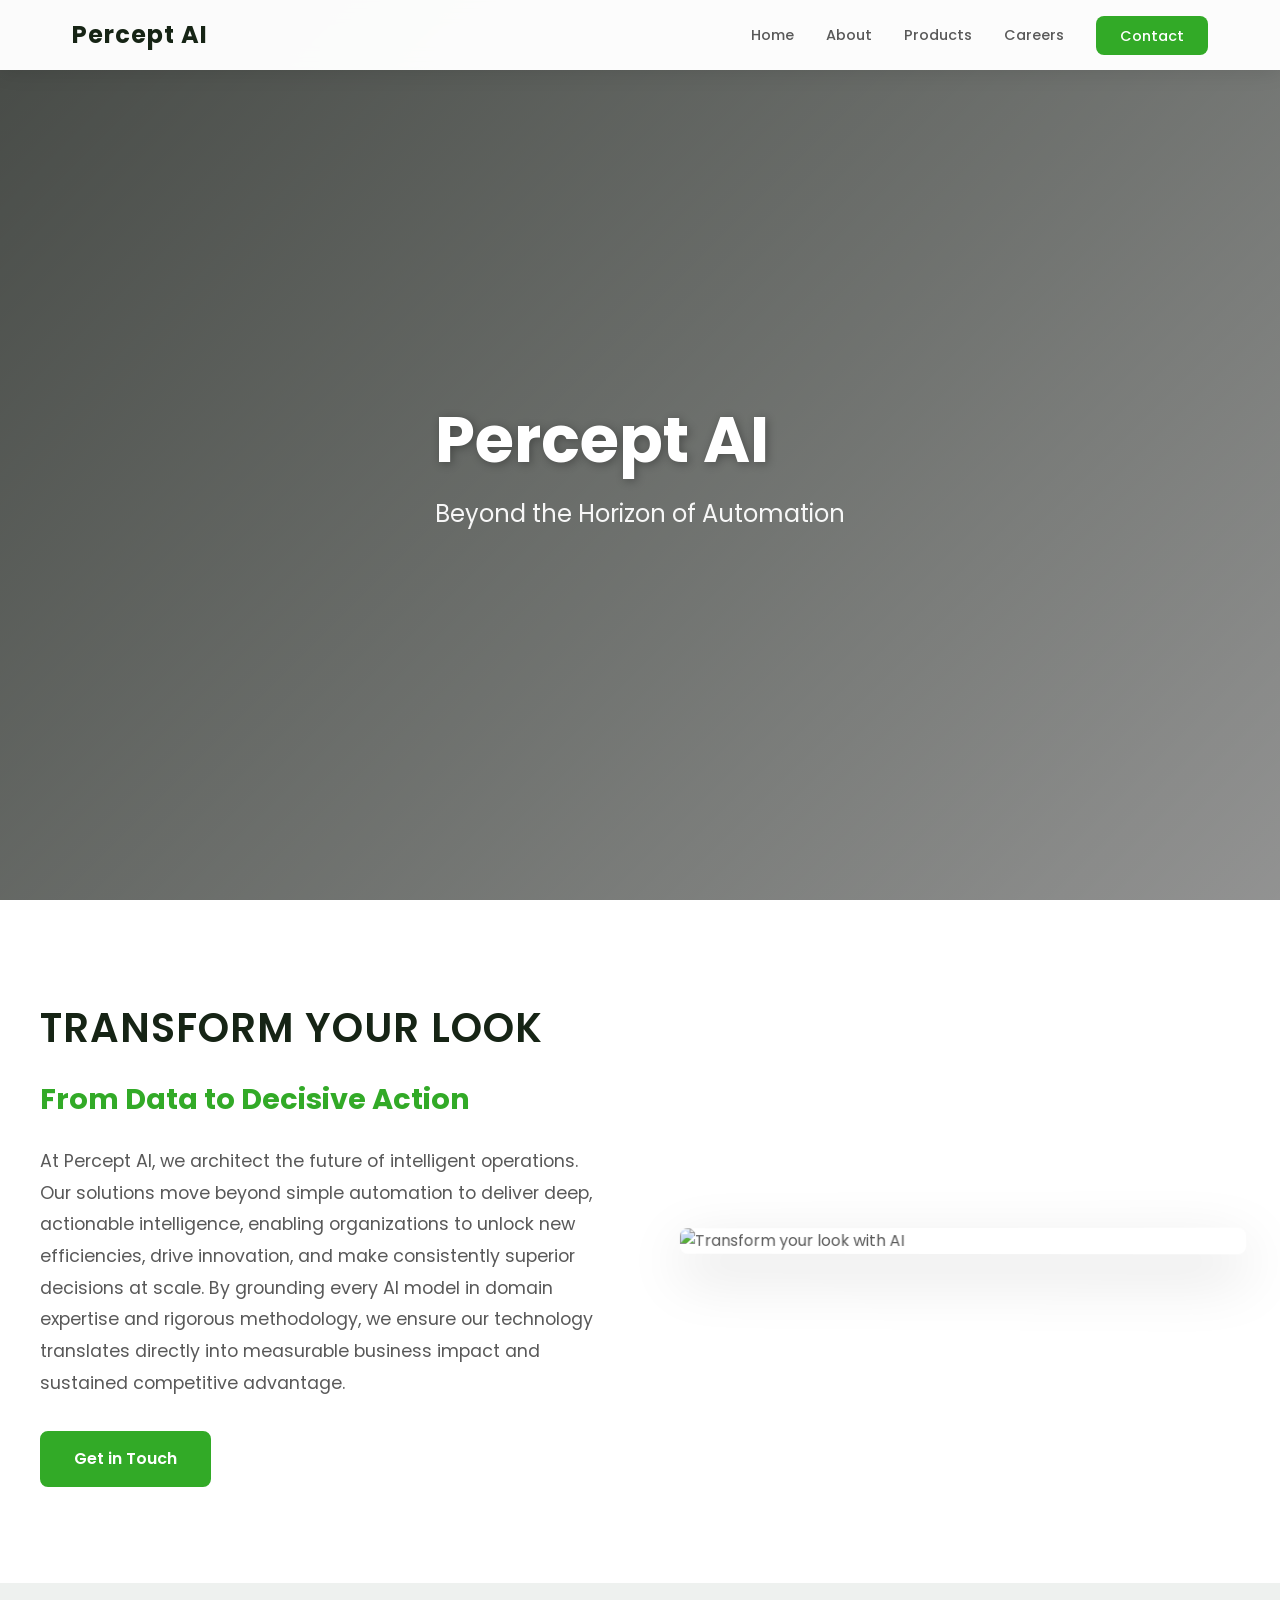
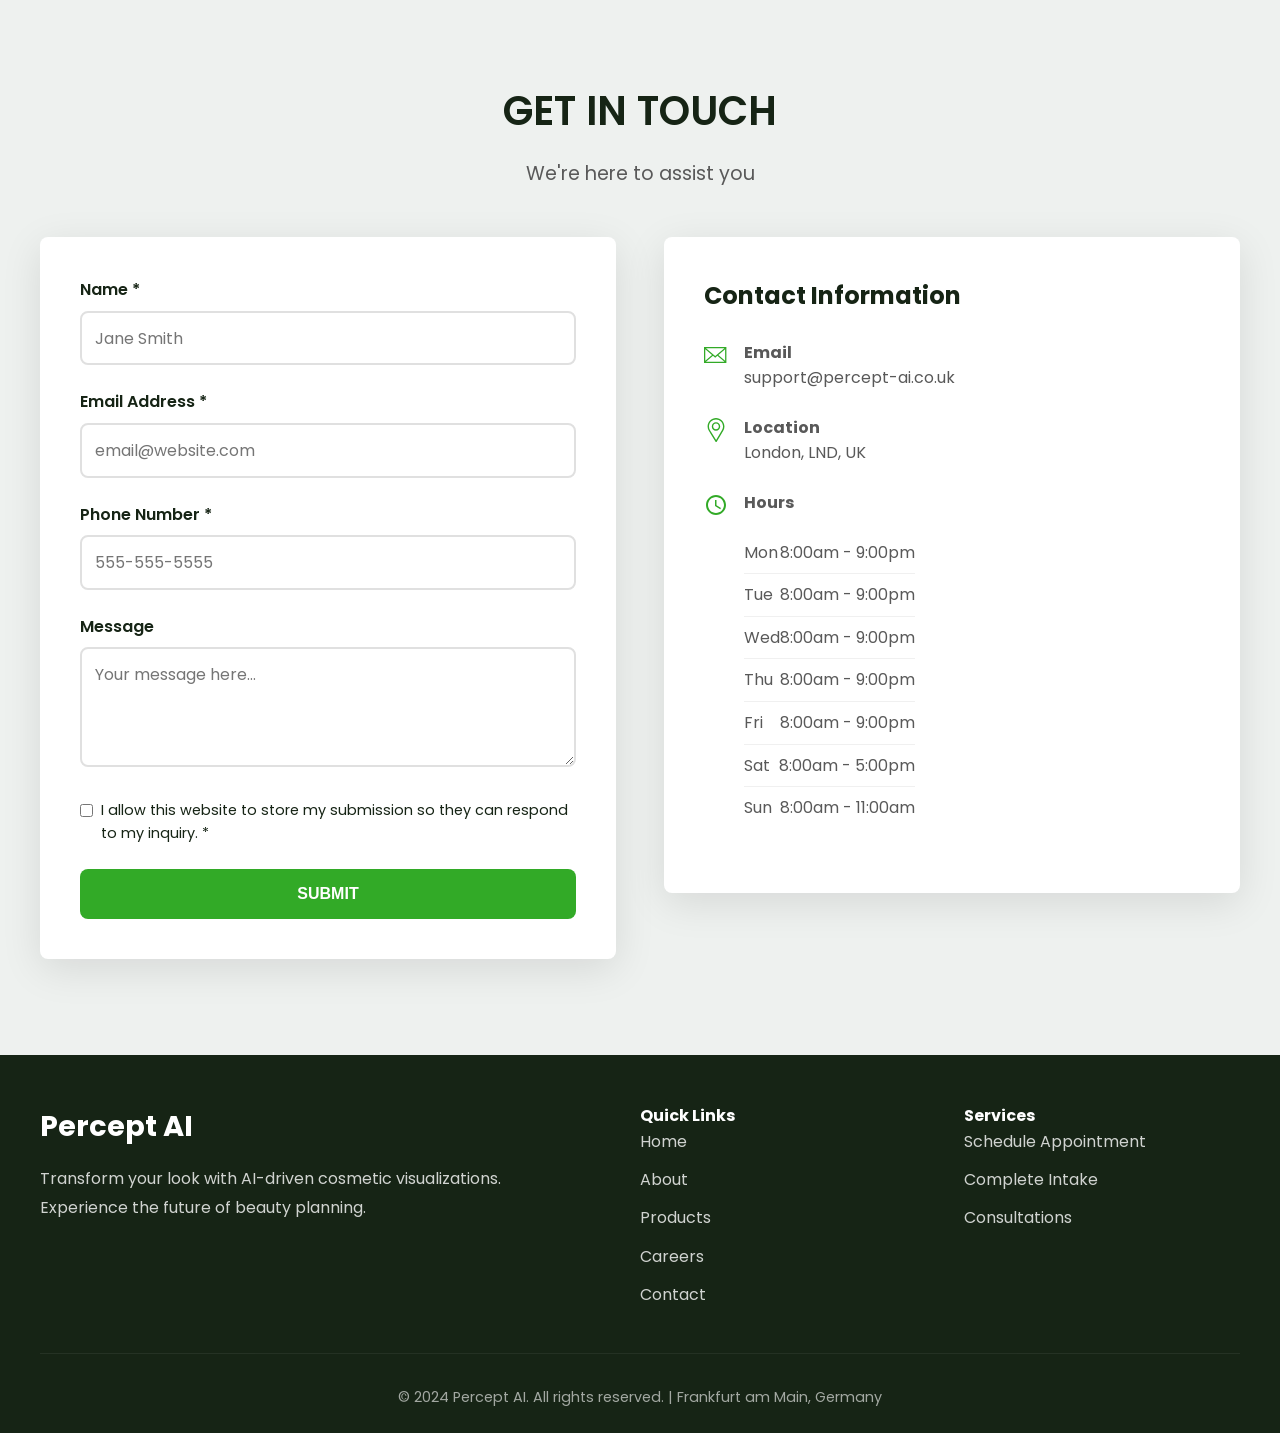
==== index.html @ 2956df27 "Update index.html" ====
<!DOCTYPE html>
<html lang="en">
<head>
    <meta charset="UTF-8">
    <meta name="viewport" content="width=device-width, initial-scale=1.0">
    <meta name="description" content="Percept AI - Transform your look with AI-driven cosmetic visualizations">
    <title>Percept AI | AI-Driven Solution for you real-world Problem </title>
    
    <!-- Fonts -->
    <link rel="preconnect" href="https://fonts.googleapis.com">
    <link rel="preconnect" href="https://fonts.gstatic.com" crossorigin>
    <link href="https://fonts.googleapis.com/css2?family=Poppins:wght@400;500;600;700&display=swap" rel="stylesheet">
    
    <style>
        * {
            margin: 0;
            padding: 0;
            box-sizing: border-box;
        }

        :root {
            --primary: #32aa27;
            --primary-dark: #26801d;
            --primary-light: #41d034;
            --dark: #162415;
            --light: #fff;
            --accent: #eef1ef;
            --text-dark: #595959;
            --danger: #ec6366;
            --spacing: 20px;
            --radius: 8px;
            --transition: all 0.3s ease;
        }

        body {
            font-family: 'Poppins', sans-serif;
            line-height: 1.6;
            color: var(--text-dark);
            overflow-x: hidden;
        }

        /* Navigation */
        nav {
            position: fixed;
            top: 0;
            left: 0;
            right: 0;
            background: rgba(255, 255, 255, 0.98);
            backdrop-filter: blur(10px);
            box-shadow: 0 2px 20px rgba(0,0,0,0.1);
            z-index: 1000;
            transition: var(--transition);
        }

        nav.scrolled {
            box-shadow: 0 4px 30px rgba(0,0,0,0.15);
        }

        .nav-container {
            max-width: 1200px;
            margin: 0 auto;
            padding: 1rem 2rem;
            display: flex;
            justify-content: space-between;
            align-items: center;
        }

        .logo {
            font-size: 1.5rem;
            font-weight: 700;
            color: var(--dark);
            text-decoration: none;
            letter-spacing: 1px;
        }

        .nav-links {
            display: flex;
            gap: 2rem;
            align-items: center;
            list-style: none;
        }

        .nav-links a {
            color: var(--text-dark);
            text-decoration: none;
            font-weight: 500;
            font-size: 0.9rem;
            text-transform: capitalize;
            transition: var(--transition);
            position: relative;
        }

        .nav-links a::after {
            content: '';
            position: absolute;
            bottom: -5px;
            left: 0;
            width: 0;
            height: 2px;
            background: var(--primary);
            transition: width 0.3s ease;
        }

        .nav-links a:hover::after {
            width: 100%;
        }

        .nav-cta {
            background: var(--primary);
            color: white !important;
            padding: 0.6rem 1.5rem;
            border-radius: var(--radius);
            transition: var(--transition);
        }

        .nav-cta::after {
            display: none;
        }

        .nav-cta:hover {
            background: var(--primary-dark);
            transform: translateY(-2px);
            box-shadow: 0 5px 15px rgba(50, 170, 39, 0.3);
        }

        .mobile-menu {
            display: none;
            flex-direction: column;
            gap: 5px;
            cursor: pointer;
        }

        .mobile-menu span {
            width: 25px;
            height: 3px;
            background: var(--dark);
            border-radius: 3px;
            transition: var(--transition);
        }

        /* Hero Section */
        .hero {
            min-height: 100vh;
            display: flex;
            align-items: center;
            justify-content: center;
            background: linear-gradient(135deg, rgba(50, 170, 39, 0.1) 0%, rgba(22, 36, 21, 0.05) 100%),
                        url('https://raw.githubusercontent.com/NeuralNerd-hsnpr/Percept-ai-website/main/Images/main-cover.png') center/cover no-repeat;
            position: relative;
            padding: 100px 2rem 2rem;
            overflow: hidden;
        }

        .hero::before {
            content: '';
            position: absolute;
            top: 0;
            left: 0;
            right: 0;
            bottom: 0;
            background: linear-gradient(135deg, rgba(0,0,0,0.7) 0%, rgba(0,0,0,0.4) 100%);
        }

        .hero-content {
            position: relative;
            z-index: 1;
            max-width: 800px;
            text-align: left;
            color: white;
            animation: fadeInUp 1s ease;
        }

        .hero h1 {
            font-size: clamp(2.5rem, 6vw, 4rem);
            font-weight: 700;
            margin-bottom: 1rem;
            line-height: 1.2;
            text-shadow: 2px 2px 10px rgba(0,0,0,0.3);
        }

        .hero p {
            font-size: clamp(1.1rem, 2vw, 1.5rem);
            margin-bottom: 2rem;
            opacity: 0.95;
            line-height: 1.6;
        }

        /* About Section */
        .about {
            padding: 6rem 2rem;
            background: white;
        }

        .about-container {
            max-width: 1200px;
            margin: 0 auto;
            display: grid;
            grid-template-columns: 1fr 1fr;
            gap: 4rem;
            align-items: center;
        }

        .about-content h2 {
            font-size: 2.5rem;
            color: var(--dark);
            margin-bottom: 1rem;
            text-transform: uppercase;
            font-weight: 600;
            letter-spacing: 1px;
        }

        .about-content h3 {
            font-size: 1.8rem;
            color: var(--primary);
            margin-bottom: 1.5rem;
        }

        .about-content p {
            font-size: 1.1rem;
            line-height: 1.8;
            margin-bottom: 2rem;
        }

        .about-image {
            position: relative;
            border-radius: var(--radius);
            overflow: hidden;
            box-shadow: 0 20px 60px rgba(0,0,0,0.15);
            transform: perspective(1000px) rotateY(-5deg);
            transition: var(--transition);
        }

        .about-image:hover {
            transform: perspective(1000px) rotateY(0deg) scale(1.02);
        }

        .about-image img {
            width: 100%;
            height: auto;
            display: block;
        }

        /* Contact Section */
        .contact {
            padding: 6rem 2rem;
            background: var(--accent);
        }

        .contact-container {
            max-width: 1200px;
            margin: 0 auto;
        }

        .contact h2 {
            font-size: 2.5rem;
            text-align: center;
            color: var(--dark);
            margin-bottom: 1rem;
            text-transform: uppercase;
            font-weight: 600;
        }

        .contact-subtitle {
            text-align: center;
            font-size: 1.2rem;
            color: var(--text-dark);
            margin-bottom: 3rem;
        }

        .contact-grid {
            display: grid;
            grid-template-columns: 1fr 1fr;
            gap: 3rem;
            align-items: start;
        }

        /* Form Styles */
        .contact-form {
            background: white;
            padding: 2.5rem;
            border-radius: var(--radius);
            box-shadow: 0 10px 40px rgba(0,0,0,0.1);
        }

        .form-group {
            margin-bottom: 1.5rem;
        }

        .form-group label {
            display: block;
            margin-bottom: 0.5rem;
            font-weight: 600;
            color: var(--dark);
        }

        .form-group input,
        .form-group textarea {
            width: 100%;
            padding: 0.8rem;
            border: 2px solid #e0e0e0;
            border-radius: var(--radius);
            font-family: inherit;
            font-size: 1rem;
            transition: var(--transition);
        }

        .form-group input:focus,
        .form-group textarea:focus {
            outline: none;
            border-color: var(--primary);
            box-shadow: 0 0 0 3px rgba(50, 170, 39, 0.1);
        }

        .form-group textarea {
            resize: vertical;
            min-height: 120px;
        }

        .checkbox-group {
            display: flex;
            align-items: flex-start;
            gap: 0.5rem;
        }

        .checkbox-group input[type="checkbox"] {
            width: auto;
            margin-top: 0.3rem;
        }

        .checkbox-group label {
            margin-bottom: 0;
            font-weight: 400;
            font-size: 0.9rem;
        }

        .btn-submit {
            width: 100%;
            padding: 1rem;
            background: var(--primary);
            color: white;
            border: none;
            border-radius: var(--radius);
            font-size: 1rem;
            font-weight: 600;
            text-transform: uppercase;
            cursor: pointer;
            transition: var(--transition);
        }

        .btn-submit:hover {
            background: var(--primary-dark);
            transform: translateY(-2px);
            box-shadow: 0 5px 20px rgba(50, 170, 39, 0.3);
        }

        /* Contact Info */
        .contact-info {
            background: white;
            padding: 2.5rem;
            border-radius: var(--radius);
            box-shadow: 0 10px 40px rgba(0,0,0,0.1);
        }

        .contact-info h3 {
            font-size: 1.5rem;
            color: var(--dark);
            margin-bottom: 1.5rem;
        }

        .info-item {
            display: flex;
            align-items: flex-start;
            gap: 1rem;
            margin-bottom: 1.5rem;
        }

        .info-item svg {
            width: 24px;
            height: 24px;
            fill: var(--primary);
            flex-shrink: 0;
            margin-top: 0.2rem;
        }

        .info-item a {
            color: var(--text-dark);
            text-decoration: none;
            transition: var(--transition);
        }

        .info-item a:hover {
            color: var(--primary);
        }

        .hours-list {
            list-style: none;
            margin-top: 1rem;
        }

        .hours-list li {
            display: flex;
            justify-content: space-between;
            padding: 0.5rem 0;
            border-bottom: 1px solid #f0f0f0;
        }

        .hours-list li:last-child {
            border-bottom: none;
        }

        /* Footer */
        footer {
            background: var(--dark);
            color: white;
            padding: 3rem 2rem 1.5rem;
        }

        .footer-container {
            max-width: 1200px;
            margin: 0 auto;
        }

        .footer-content {
            display: grid;
            grid-template-columns: 2fr 1fr 1fr;
            gap: 3rem;
            margin-bottom: 2rem;
        }

        .footer-content h3 {
            font-size: 1.8rem;
            margin-bottom: 1rem;
        }

        .footer-content p {
            opacity: 0.8;
            line-height: 1.8;
        }

        .footer-links {
            list-style: none;
        }

        .footer-links li {
            margin-bottom: 0.8rem;
        }

        .footer-links a {
            color: rgba(255,255,255,0.8);
            text-decoration: none;
            transition: var(--transition);
        }

        .footer-links a:hover {
            color: var(--primary-light);
            padding-left: 5px;
        }

        .footer-bottom {
            text-align: center;
            padding-top: 2rem;
            border-top: 1px solid rgba(255,255,255,0.1);
            opacity: 0.6;
            font-size: 0.9rem;
        }

        /* Animations */
        @keyframes fadeInUp {
            from {
                opacity: 0;
                transform: translateY(30px);
            }
            to {
                opacity: 1;
                transform: translateY(0);
            }
        }

        /* Responsive */
        @media (max-width: 768px) {
            .nav-links {
                position: fixed;
                top: 70px;
                left: -100%;
                width: 100%;
                height: calc(100vh - 70px);
                background: white;
                flex-direction: column;
                padding: 2rem;
                transition: left 0.3s ease;
                box-shadow: 0 5px 20px rgba(0,0,0,0.1);
            }

            .nav-links.active {
                left: 0;
            }

            .mobile-menu {
                display: flex;
            }

            .about-container,
            .contact-grid,
            .footer-content {
                grid-template-columns: 1fr;
                gap: 2rem;
            }

            .about-image {
                transform: none;
            }

            .hero {
                padding: 120px 1.5rem 2rem;
            }

            .hero-content {
                text-align: center;
            }

            .contact-form,
            .contact-info {
                padding: 2rem;
            }
        }

        /* Button Component */
        .btn {
            display: inline-block;
            padding: 0.8rem 2rem;
            background: var(--primary);
            color: white;
            text-decoration: none;
            border-radius: var(--radius);
            font-weight: 600;
            transition: var(--transition);
            border: 2px solid var(--primary);
        }

        .btn:hover {
            background: var(--primary-dark);
            transform: translateY(-2px);
            box-shadow: 0 5px 20px rgba(50, 170, 39, 0.3);
        }

        .btn-outline {
            background: transparent;
            color: white;
            border: 2px solid white;
        }

        .btn-outline:hover {
            background: white;
            color: var(--primary);
            border-color: white;
        }
    </style>
    <!-- Google Analytics -->
<script async src="https://www.googletagmanager.com/gtag/js?id=YOUR-GA-ID"></script>
<script>
  window.dataLayer = window.dataLayer || [];
  function gtag(){dataLayer.push(arguments);}
  gtag('js', new Date());
  gtag('config', 'YOUR-GA-ID');
</script>
</head>
<body>
    <!-- Navigation -->
    <nav id="navbar">
        <div class="nav-container">
            <a href="index.html" class="logo">Percept AI</a>
            <ul class="nav-links" id="navLinks">
                <li><a href="index.html">Home</a></li>
                <li><a href="index.html#about">About</a></li>
                <li><a href="products.html">Products</a></li>
                <li><a href="careers.html">Careers</a></li>
                <li><a href="index.html#contact" class="nav-cta">Contact</a></li>
            </ul>
            <div class="mobile-menu" id="mobileMenu">
                <span></span>
                <span></span>
                <span></span>
            </div>
        </div>
    </nav>

    <!-- Hero Section -->
    <section id="home" class="hero">
        <div class="hero-content">
            <h1>Percept AI</h1>
            <p>Beyond the Horizon of Automation</p>
        </div>
    </section>

    <!-- About Section -->
    <section id="about" class="about">
        <div class="about-container">
            <div class="about-content">
                <h2>Transform Your Look</h2>
                <h3>From Data to Decisive Action</h3> 
                <p>At Percept AI, we architect the future of intelligent operations. Our solutions move beyond simple automation to deliver deep, actionable intelligence, enabling organizations to unlock new efficiencies, drive innovation, and make consistently superior decisions at scale. By grounding every AI model in domain expertise and rigorous methodology, we ensure our technology translates directly into measurable business impact and sustained competitive advantage.</p>
                <a href="index.html#contact" class="btn">Get in Touch</a>
            </div>
            <div class="about-image">
                <img src="https://raw.githubusercontent.com/NeuralNerd-hsnpr/Percept-ai-website/main/Images/about.png" alt="Transform your look with AI">
            </div>
        </div>
    </section>

    <!-- Contact Section -->
    <section id="contact" class="contact">
        <div class="contact-container">
            <h2>Get in Touch</h2>
            <p class="contact-subtitle">We're here to assist you</p>
            
            <div class="contact-grid">
                <!-- Contact Form -->
                <div class="contact-form">
                    <form id="contactForm">
                        <div class="form-group">
                            <label for="name">Name *</label>
                            <input type="text" id="name" name="name" placeholder="Jane Smith" required>
                        </div>
                        
                        <div class="form-group">
                            <label for="email">Email Address *</label>
                            <input type="email" id="email" name="email" placeholder="email@website.com" required>
                        </div>
                        
                        <div class="form-group">
                            <label for="phone">Phone Number *</label>
                            <input type="tel" id="phone" name="phone" placeholder="555-555-5555" required>
                        </div>
                        
                        <div class="form-group">
                            <label for="message">Message</label>
                            <textarea id="message" name="message" placeholder="Your message here..."></textarea>
                        </div>
                        
                        <div class="form-group checkbox-group">
                            <input type="checkbox" id="consent" name="consent" required>
                            <label for="consent">I allow this website to store my submission so they can respond to my inquiry. *</label>
                        </div>
                        
                        <button type="submit" class="btn-submit">Submit</button>
                    </form>
                </div>

                <!-- Contact Info -->
                <div class="contact-info">
                    <h3>Contact Information</h3>
                    
                    <div class="info-item">
                        <svg viewBox="0 0 12 8" xmlns="http://www.w3.org/2000/svg">
                            <path d="M0 8h11.2V0H0v8zm5.6-2.673l1.095-.914 3.522 2.947H.983l3.522-2.947 1.095.914zm1.594-1.33l3.366-2.81v5.626L7.194 3.996zM5.6 4.492L.985.64h9.23L5.6 4.493zm-1.594-.497L.64 6.813V1.186l3.366 2.81z"/>
                        </svg>
                        <div>
                            <strong>Email</strong><br>
                            <a href="mailto:support@percept-ai.co.uk">support@percept-ai.co.uk</a>
                        </div>
                    </div>

                    <div class="info-item">
                        <svg viewBox="0 0 512 512" xmlns="http://www.w3.org/2000/svg">
                            <path d="M256 0C156.748 0 76 80.748 76 180c0 33.534 9.289 66.26 26.869 94.652l142.885 230.257A15 15 0 00258.499 512h.119a14.997 14.997 0 0012.75-7.292L410.611 272.22C427.221 244.428 436 212.539 436 180 436 80.748 355.252 0 256 0zm128.866 256.818L258.272 468.186l-129.905-209.34C113.734 235.214 105.8 207.95 105.8 180c0-82.71 67.49-150.2 150.2-150.2S406.1 97.29 406.1 180c0 27.121-7.411 53.688-21.234 76.818z"/>
                            <path d="M256 90c-49.626 0-90 40.374-90 90 0 49.309 39.717 90 90 90 50.903 0 90-41.233 90-90 0-49.626-40.374-90-90-90zm0 150.2c-33.257 0-60.2-27.033-60.2-60.2 0-33.084 27.116-60.2 60.2-60.2s60.1 27.116 60.1 60.2c0 32.683-26.316 60.2-60.1 60.2z"/>
                        </svg>
                        <div>
                            <strong>Location</strong><br>
                            London, LND, UK
                        </div>
                    </div>

                    <div class="info-item">
                        <svg viewBox="0 0 24 24" xmlns="http://www.w3.org/2000/svg">
                            <path d="M12 2C6.5 2 2 6.5 2 12s4.5 10 10 10 10-4.5 10-10S17.5 2 12 2zm0 18c-4.41 0-8-3.59-8-8s3.59-8 8-8 8 3.59 8 8-3.59 8-8 8zm.5-13H11v6l5.2 3.2.8-1.3-4.5-2.7V7z"/>
                        </svg>
                        <div>
                            <strong>Hours</strong>
                            <ul class="hours-list">
                                <li><span>Mon</span><span>8:00am - 9:00pm</span></li>
                                <li><span>Tue</span><span>8:00am - 9:00pm</span></li>
                                <li><span>Wed</span><span>8:00am - 9:00pm</span></li>
                                <li><span>Thu</span><span>8:00am - 9:00pm</span></li>
                                <li><span>Fri</span><span>8:00am - 9:00pm</span></li>
                                <li><span>Sat</span><span>8:00am - 5:00pm</span></li>
                                <li><span>Sun</span><span>8:00am - 11:00am</span></li>
                            </ul>
                        </div>
                    </div>
                </div>
            </div>
        </div>
    </section>

    <!-- Footer -->
    <footer>
        <div class="footer-container">
            <div class="footer-content">
                <div>
                    <h3>Percept AI</h3>
                    <p>Transform your look with AI-driven cosmetic visualizations. Experience the future of beauty planning.</p>
                </div>
                <div>
                    <h4>Quick Links</h4>
                    <ul class="footer-links">
                        <li><a href="index.html">Home</a></li>
                        <li><a href="index.html#about">About</a></li>
                        <li><a href="products.html">Products</a></li>
                        <li><a href="careers.html">Careers</a></li>
                        <li><a href="index.html#contact">Contact</a></li>
                    </ul>
                </div>
                <div>
                    <h4>Services</h4>
                    <ul class="footer-links">
                        <li><a href="index.html#contact">Schedule Appointment</a></li>
                        <li><a href="index.html#contact">Complete Intake</a></li>
                        <li><a href="index.html#contact">Consultations</a></li>
                    </ul>
                </div>
            </div>
            <div class="footer-bottom">
                <p>&copy; 2024 Percept AI. All rights reserved. | Frankfurt am Main, Germany</p>
            </div>
        </div>
    </footer>

    <script>
        // Mobile menu toggle
        const mobileMenu = document.getElementById('mobileMenu');
        const navLinks = document.getElementById('navLinks');

        mobileMenu.addEventListener('click', () => {
            navLinks.classList.toggle('active');
        });

        // Close mobile menu when clicking on a link
        document.querySelectorAll('.nav-links a').forEach(link => {
            link.addEventListener('click', () => {
                navLinks.classList.remove('active');
            });
        });

        // Smooth scrolling
        document.querySelectorAll('a[href^="#"]').forEach(anchor => {
            anchor.addEventListener('click', function(e) {
                e.preventDefault();
                const target = document.querySelector(this.getAttribute('href'));
                if(target) {
                    target.scrollIntoView({
                        behavior: 'smooth',
                        block: 'start'
                    });
                }
            });
        });

        // Navbar scroll effect
        const navbar = document.getElementById('navbar');
        window.addEventListener('scroll', () => {
            if(window.scrollY > 50) {
                navbar.classList.add('scrolled');
            } else {
                navbar.classList.remove('scrolled');
            }
        });

        // Form submission
        const contactForm = document.getElementById('contactForm');
        contactForm.addEventListener('submit', (e) => {
            e.preventDefault();
            alert('Thank you for your message! We will get back to you soon.');
            contactForm.reset();
        });
    </script>
</body>
</html>
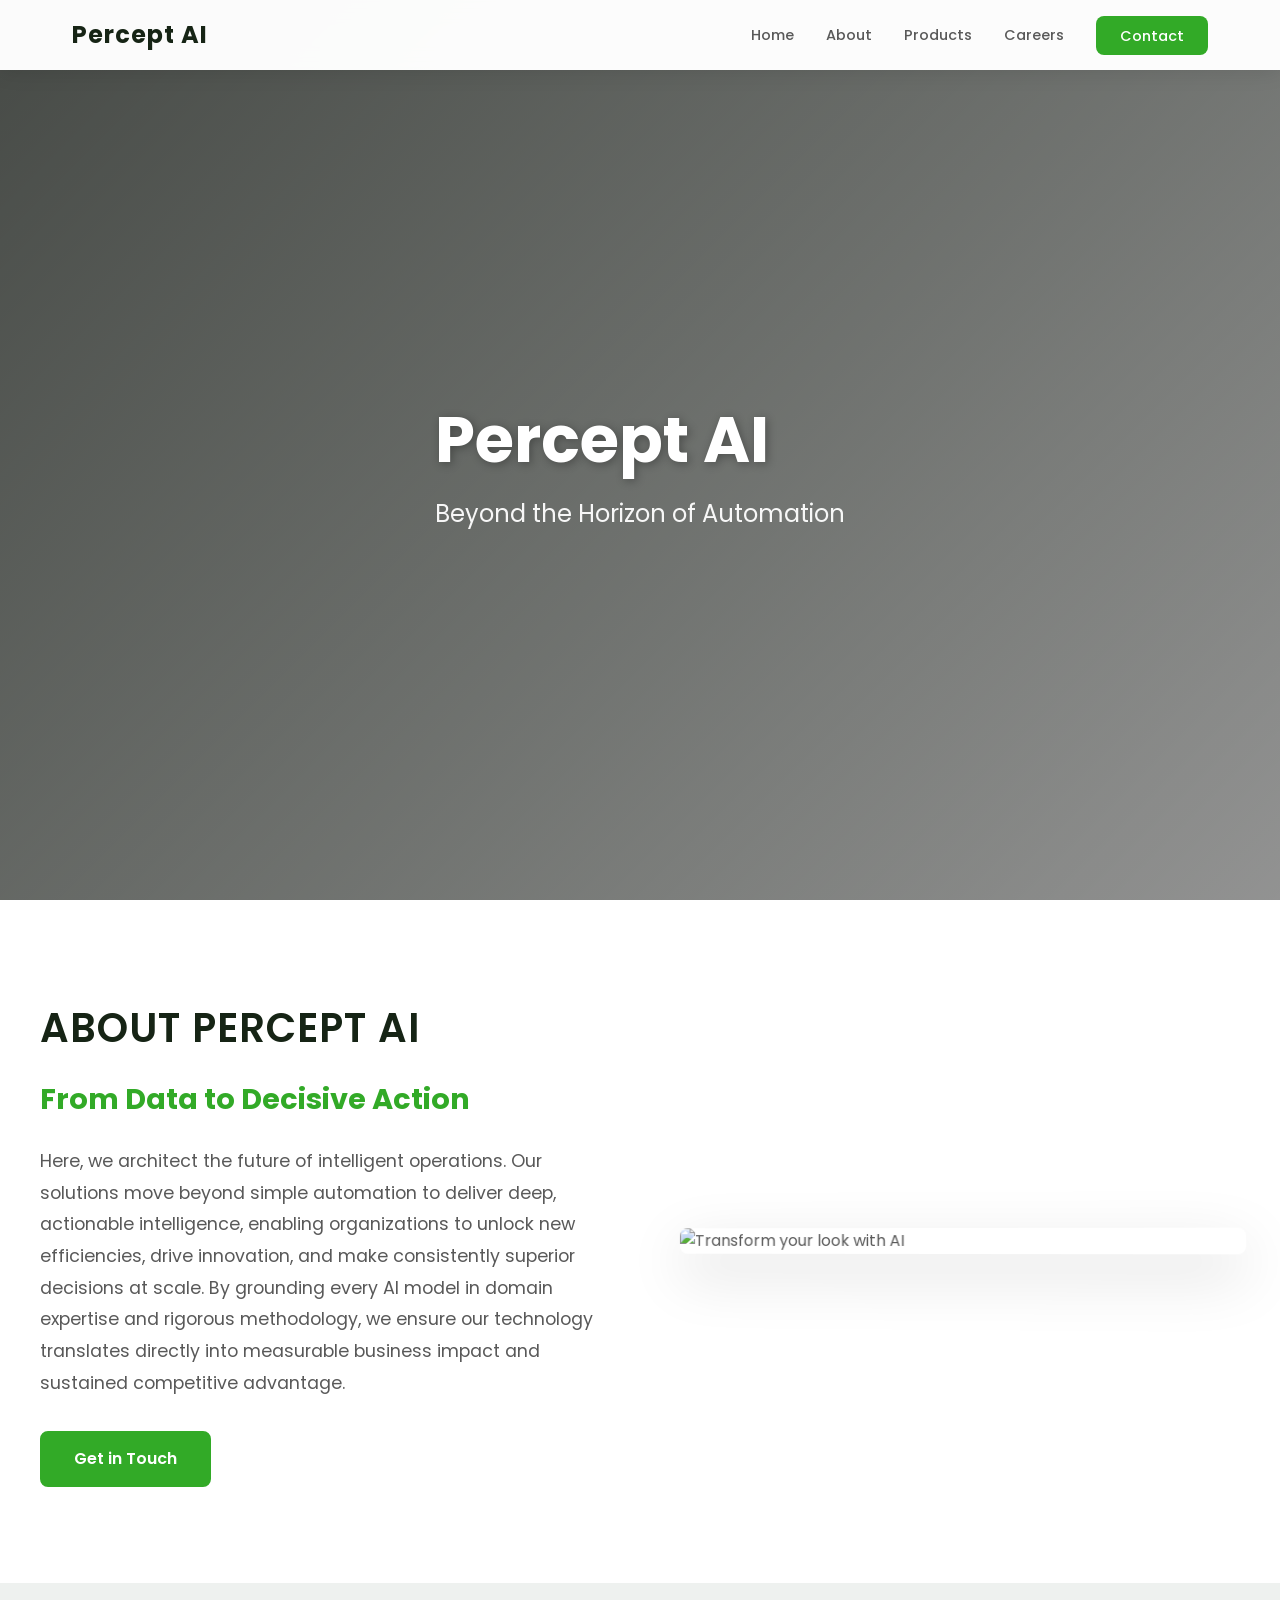
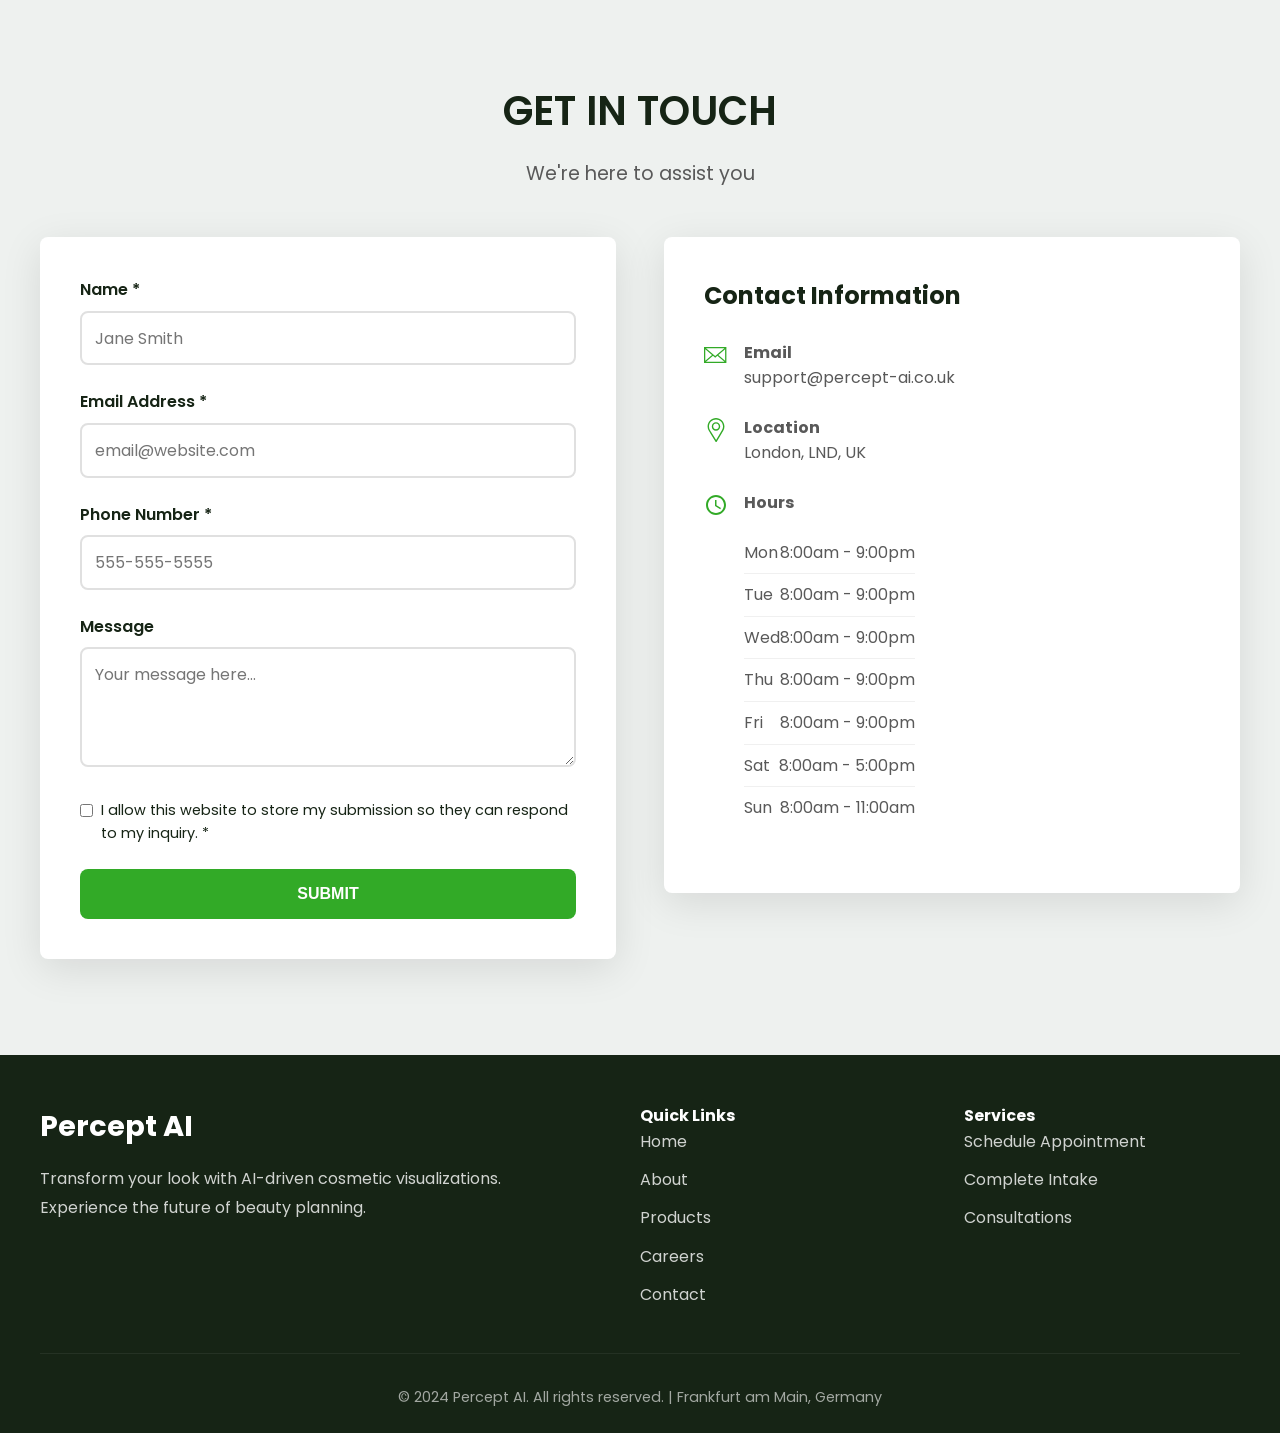
==== commit 829b461d: "Update index.html" ====
--- a/index.html
+++ b/index.html
@@ -3,7 +3,7 @@
 <head>
     <meta charset="UTF-8">
     <meta name="viewport" content="width=device-width, initial-scale=1.0">
-    <meta name="description" content="Percept AI - Transform your look with AI-driven cosmetic visualizations">
+    <meta name="description" content="Percept AI - A results-driven enterprise dedicated to helping clients achieve transformative goals by seamlessly integrating proprietary, cutting-edge AI into their core workflows.">
     <title>Percept AI | AI-Driven Solution for you real-world Problem </title>
     
     <!-- Fonts -->
@@ -596,9 +596,9 @@
     <section id="about" class="about">
         <div class="about-container">
             <div class="about-content">
-                <h2>Transform Your Look</h2>
+                <h2>About Percept AI</h2>
                 <h3>From Data to Decisive Action</h3> 
-                <p>At Percept AI, we architect the future of intelligent operations. Our solutions move beyond simple automation to deliver deep, actionable intelligence, enabling organizations to unlock new efficiencies, drive innovation, and make consistently superior decisions at scale. By grounding every AI model in domain expertise and rigorous methodology, we ensure our technology translates directly into measurable business impact and sustained competitive advantage.</p>
+                <p>Here, we architect the future of intelligent operations. Our solutions move beyond simple automation to deliver deep, actionable intelligence, enabling organizations to unlock new efficiencies, drive innovation, and make consistently superior decisions at scale. By grounding every AI model in domain expertise and rigorous methodology, we ensure our technology translates directly into measurable business impact and sustained competitive advantage.</p>
                 <a href="index.html#contact" class="btn">Get in Touch</a>
             </div>
             <div class="about-image">
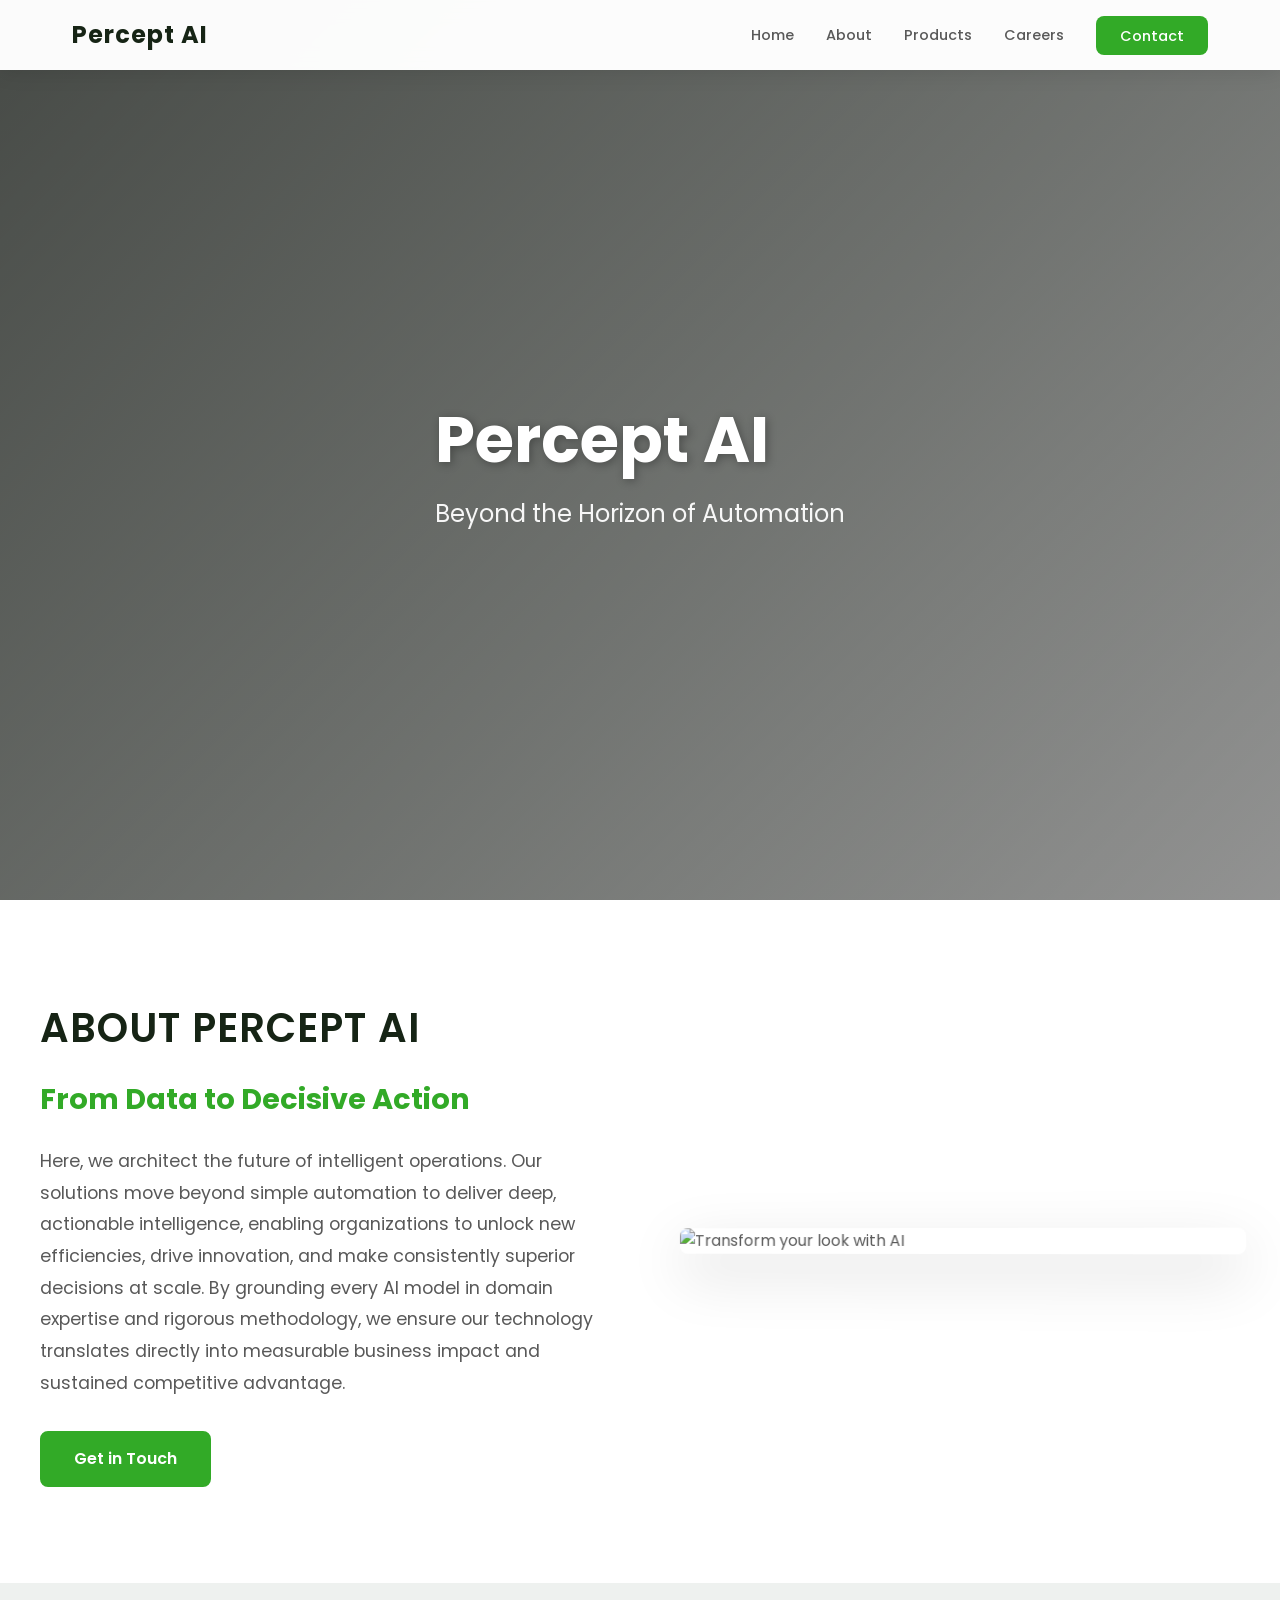
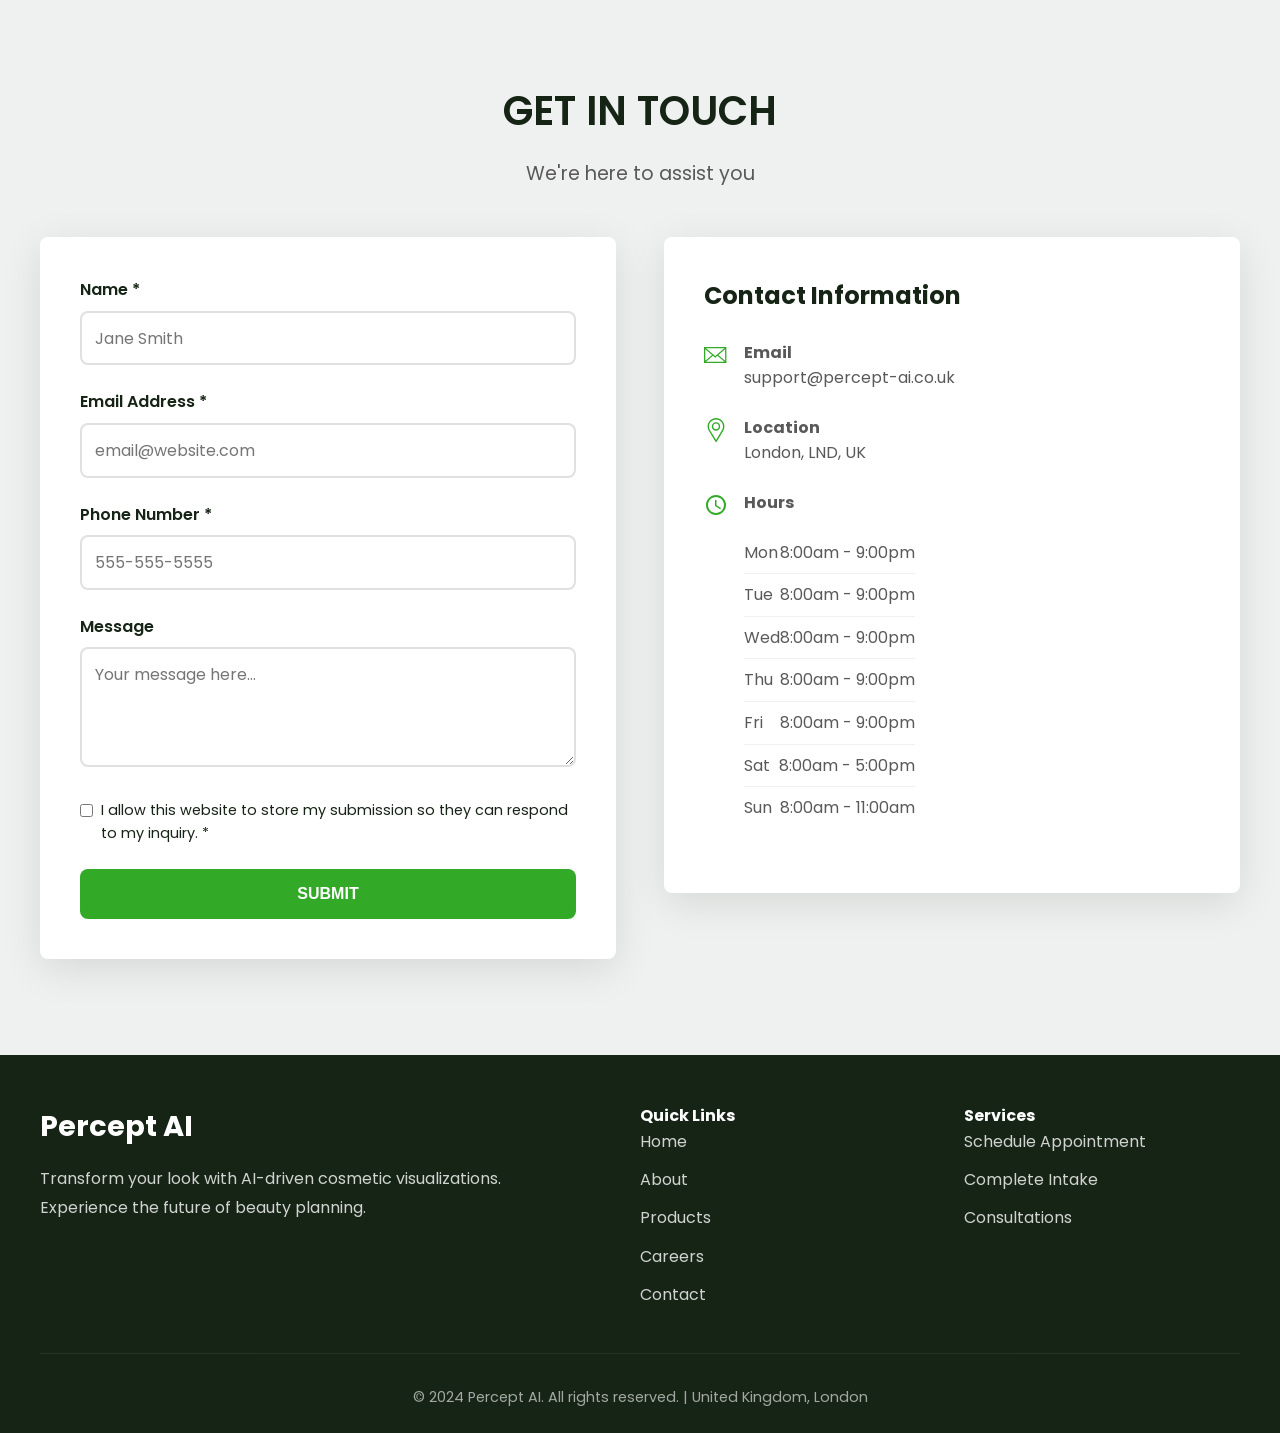
==== commit ce91b4ae: "Update index.html" ====
--- a/index.html
+++ b/index.html
@@ -3,7 +3,7 @@
 <head>
     <meta charset="UTF-8">
     <meta name="viewport" content="width=device-width, initial-scale=1.0">
-    <meta name="description" content="Percept AI - A results-driven enterprise dedicated to helping clients achieve transformative goals by seamlessly integrating proprietary, cutting-edge AI into their core workflows.">
+    <meta name="description" content="Percept AI - Transform your ideas into production-ready solutions with AI-driven innovation. Experience the power of intelligent transformation.">
     <title>Percept AI | AI-Driven Solution for you real-world Problem </title>
     
     <!-- Fonts -->
@@ -721,7 +721,7 @@
                 </div>
             </div>
             <div class="footer-bottom">
-                <p>&copy; 2024 Percept AI. All rights reserved. | Frankfurt am Main, Germany</p>
+                <p>&copy; 2024 Percept AI. All rights reserved. | United Kingdom, London</p>
             </div>
         </div>
     </footer>
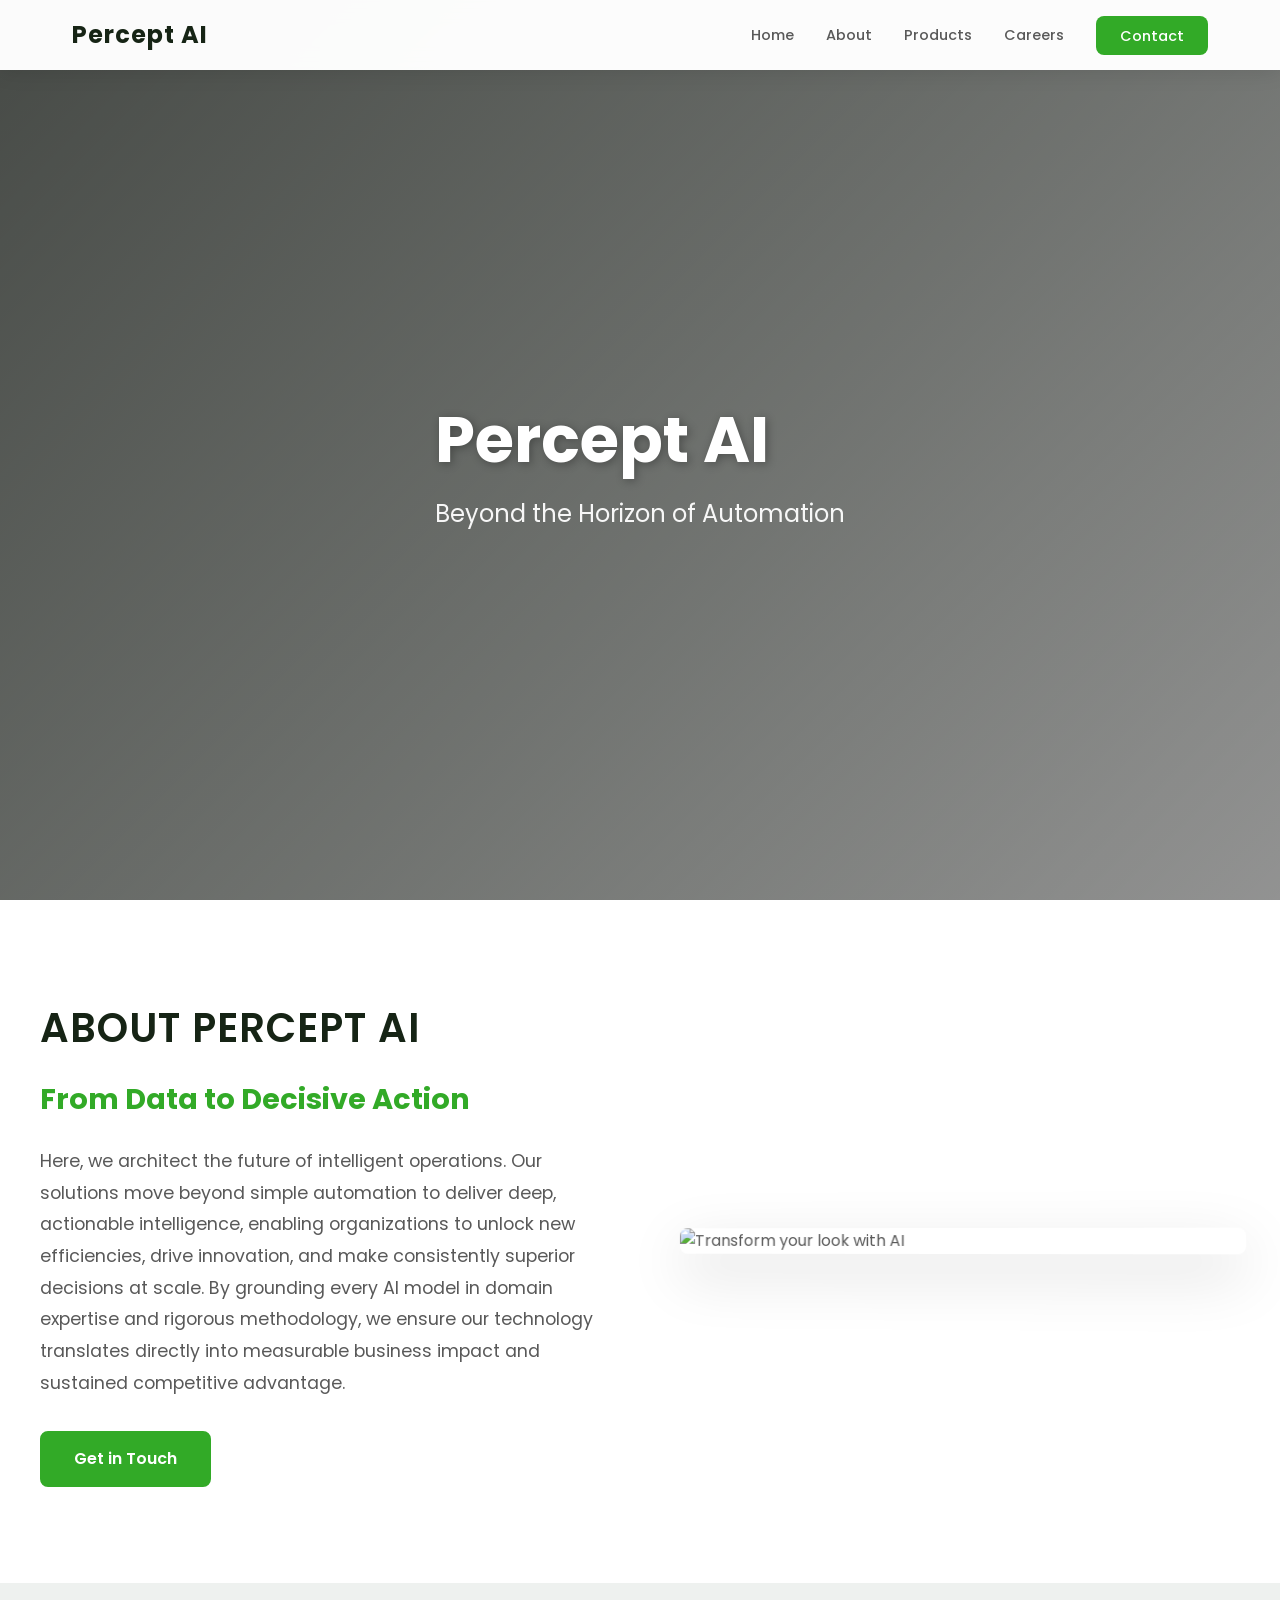
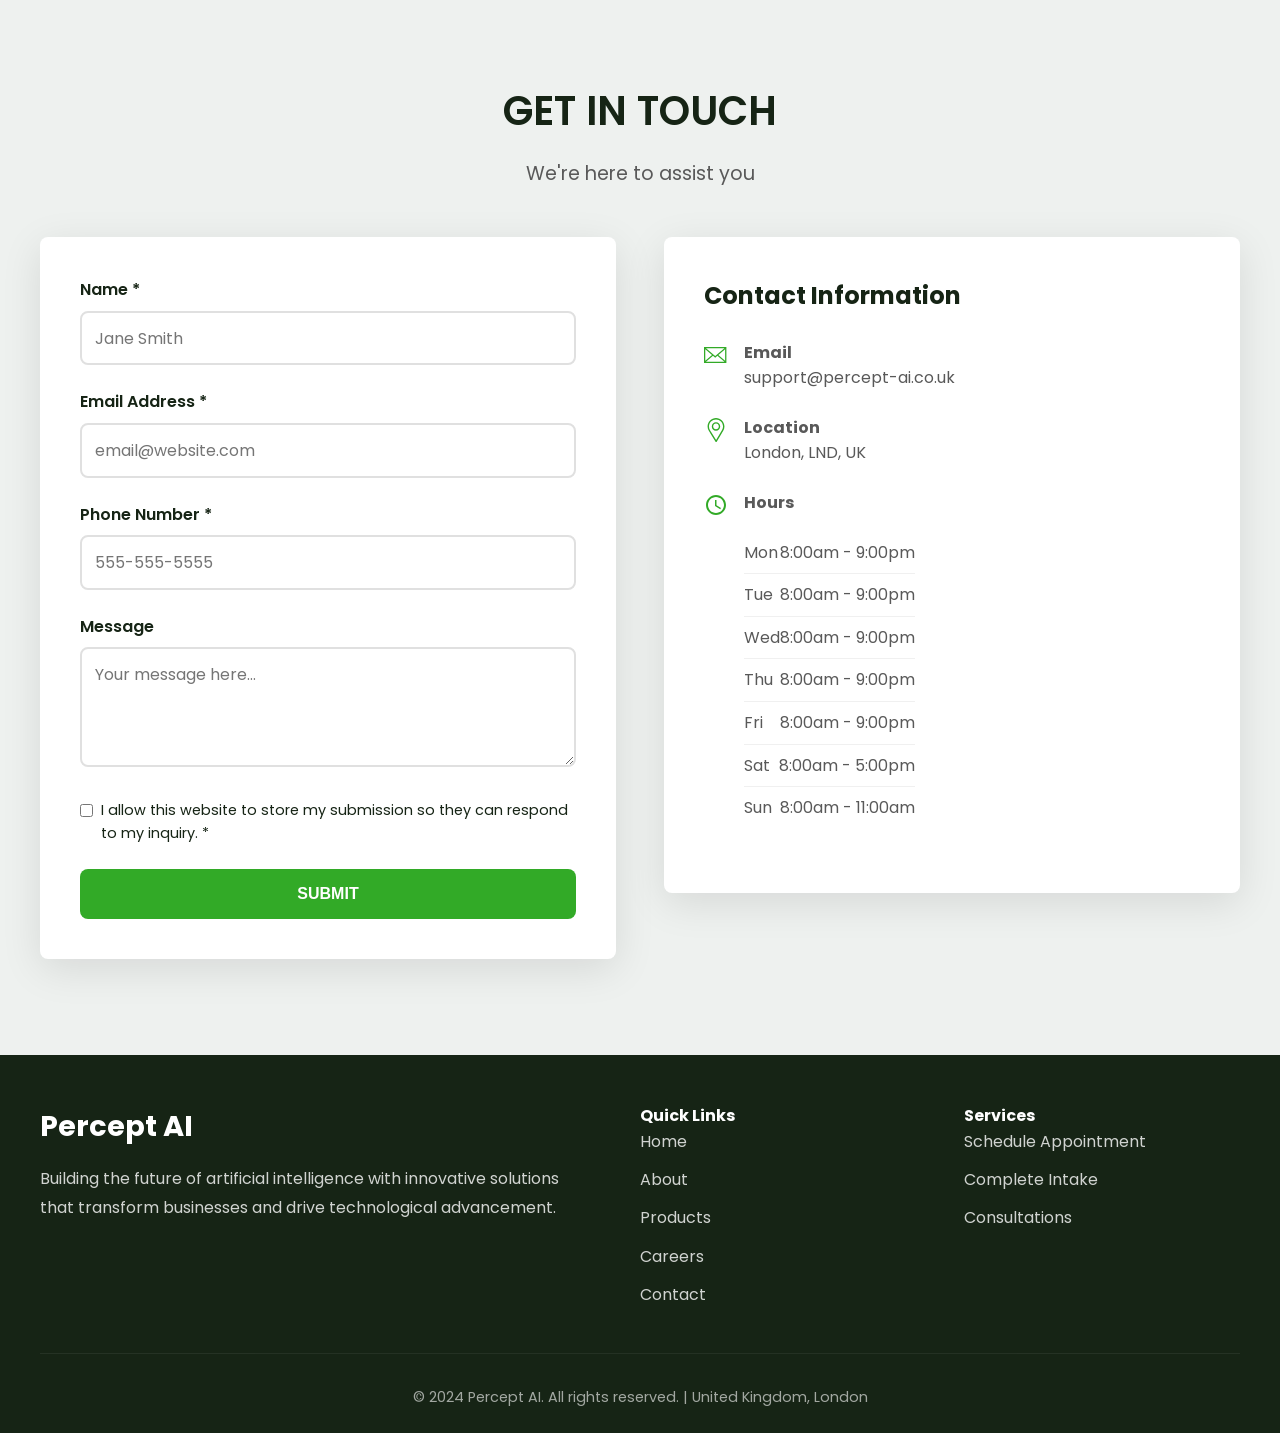
==== commit 7276c3ce: "Update index.html" ====
--- a/index.html
+++ b/index.html
@@ -699,7 +699,7 @@
             <div class="footer-content">
                 <div>
                     <h3>Percept AI</h3>
-                    <p>Transform your look with AI-driven cosmetic visualizations. Experience the future of beauty planning.</p>
+                    <p>Building the future of artificial intelligence with innovative solutions that transform businesses and drive technological advancement.</p>
                 </div>
                 <div>
                     <h4>Quick Links</h4>
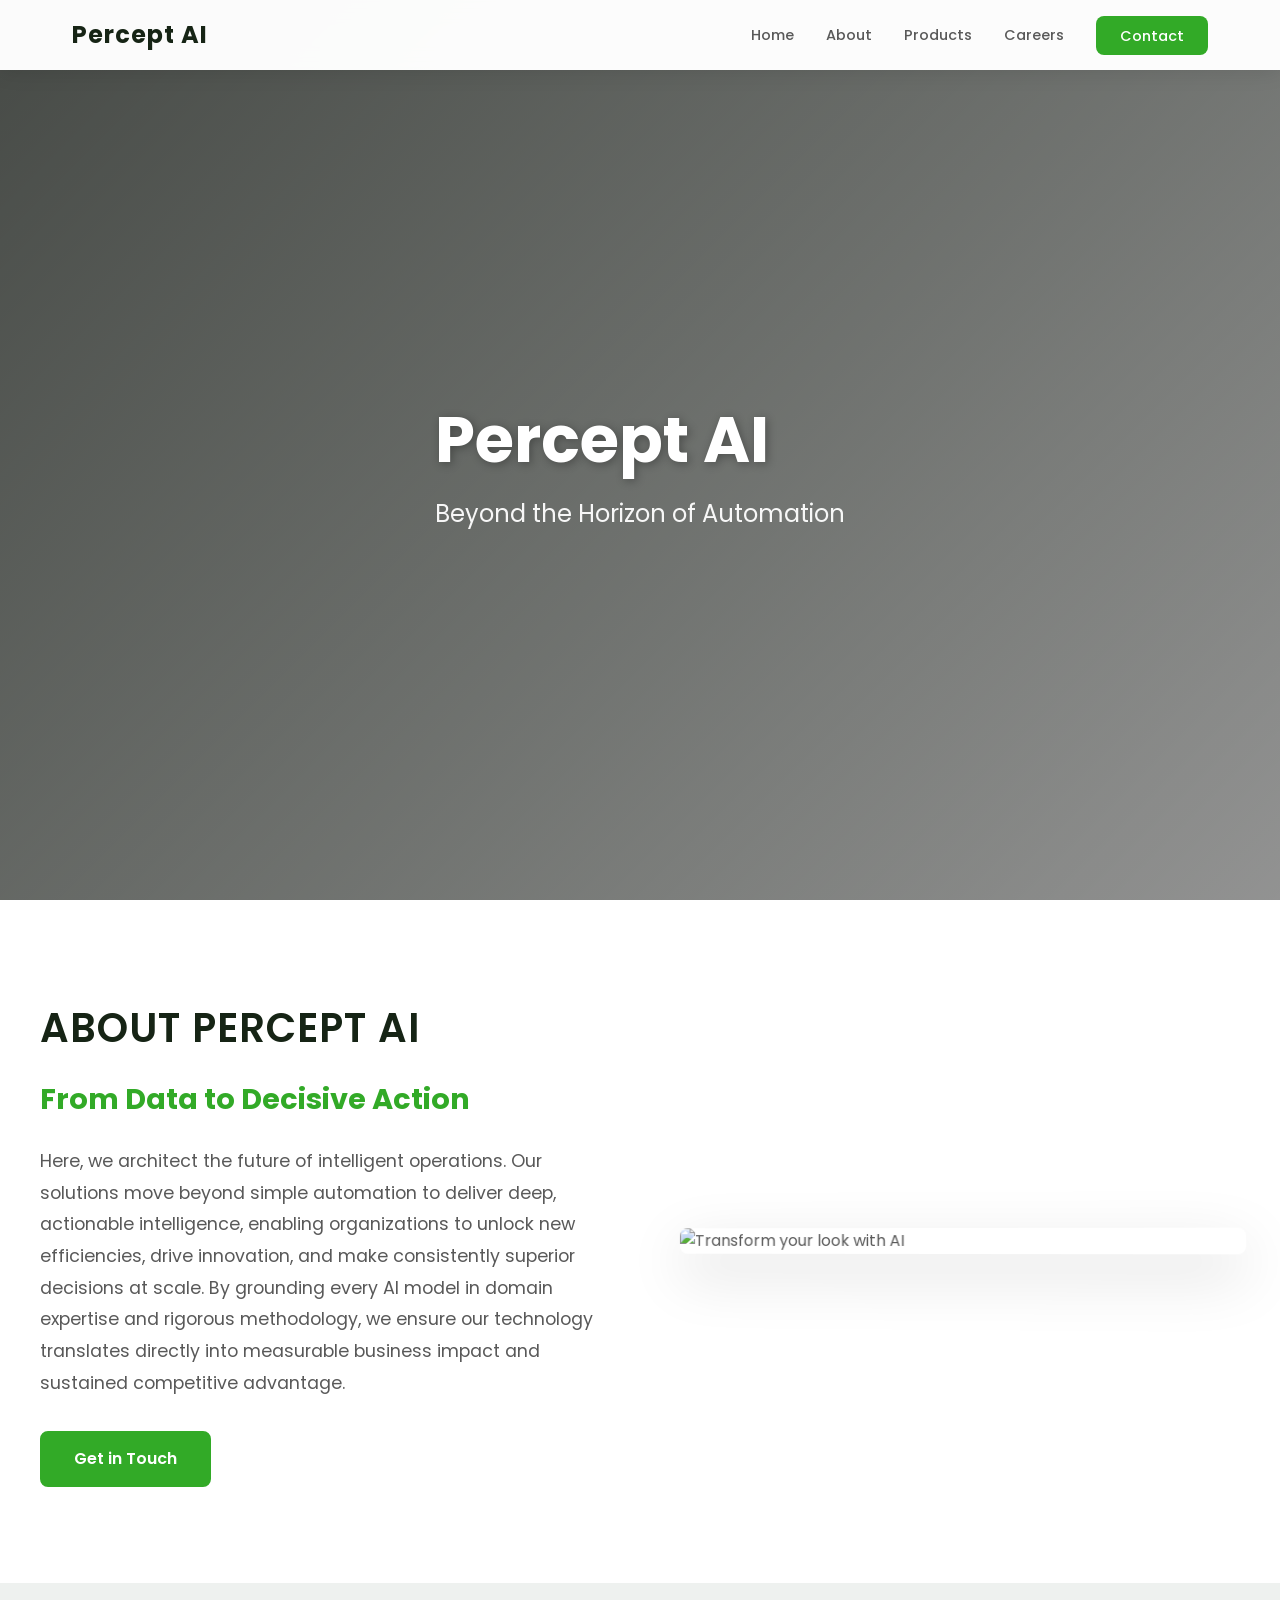
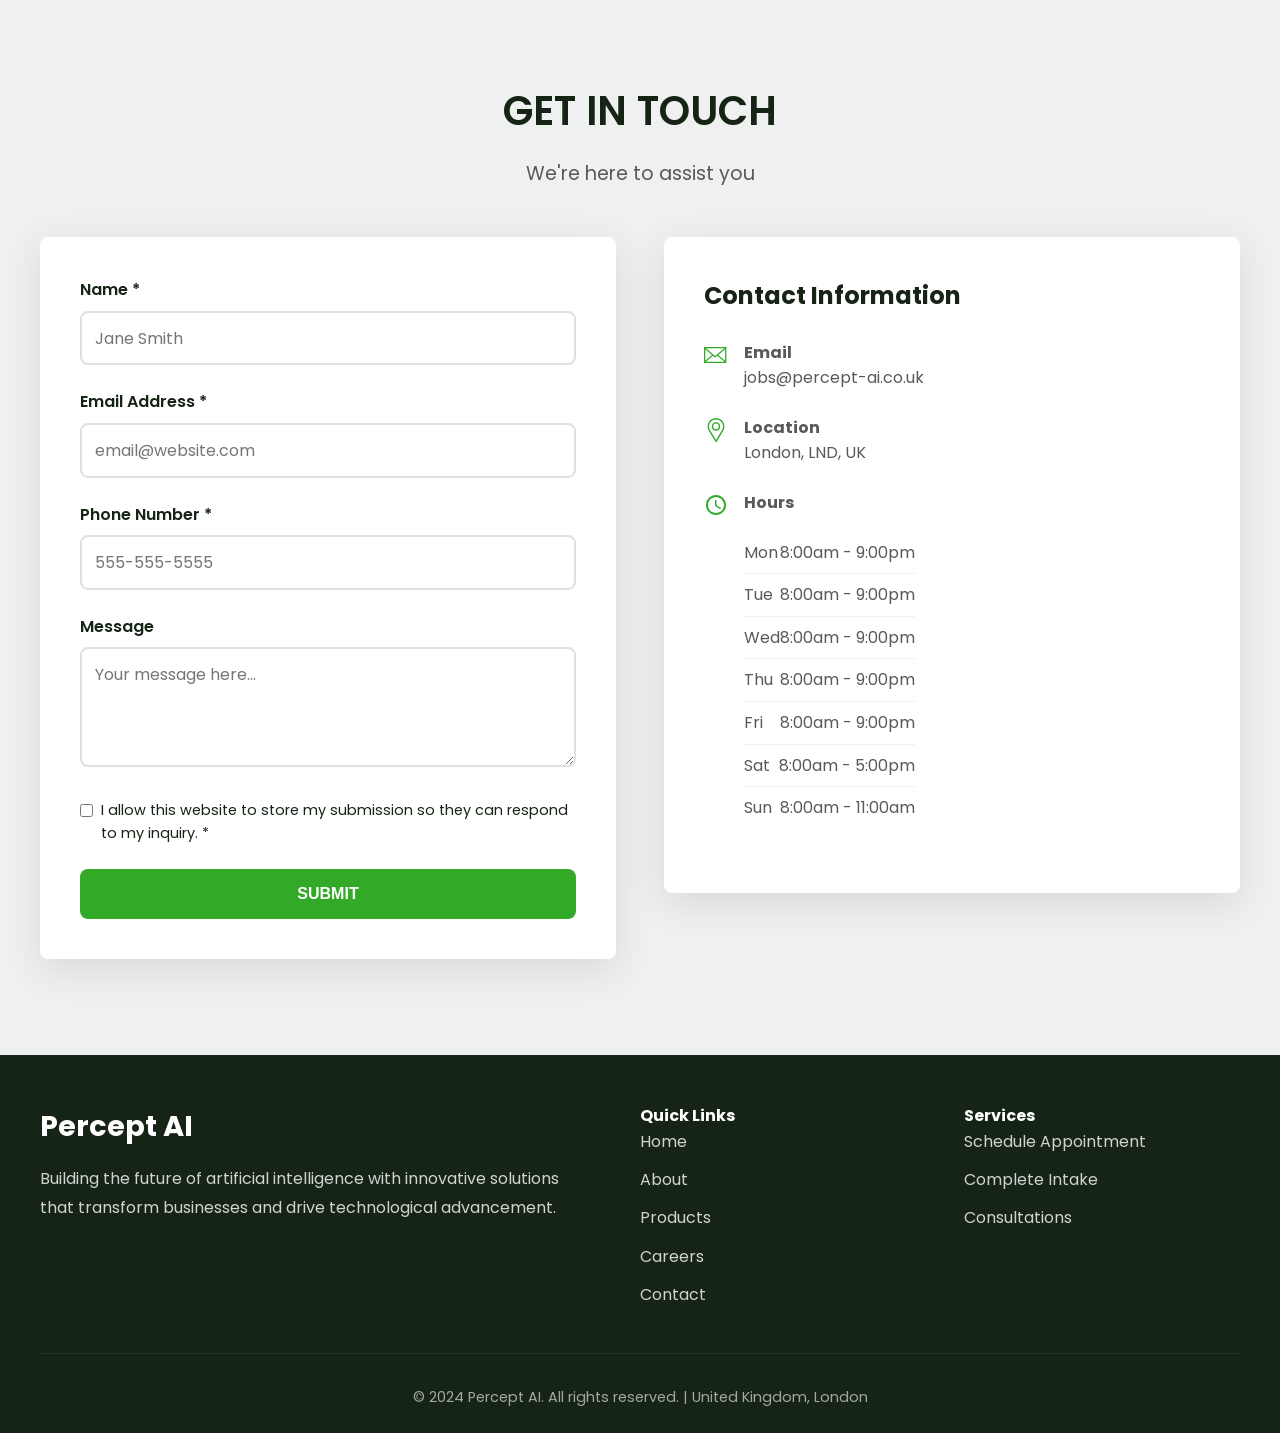
==== commit c5e71754: "Update index.html" ====
--- a/index.html
+++ b/index.html
@@ -3,7 +3,7 @@
 <head>
     <meta charset="UTF-8">
     <meta name="viewport" content="width=device-width, initial-scale=1.0">
-    <meta name="description" content="Percept AI - Transform your ideas into production-ready solutions with AI-driven innovation. Experience the power of intelligent transformation.">
+    <meta name="description" content="Percept AI - Building the future of artificial intelligence with innovative solutions that transform businesses and drive technological advancement.">
     <title>Percept AI | AI-Driven Solution for you real-world Problem </title>
     
     <!-- Fonts -->
@@ -656,7 +656,7 @@
                         </svg>
                         <div>
                             <strong>Email</strong><br>
-                            <a href="mailto:support@percept-ai.co.uk">support@percept-ai.co.uk</a>
+                            <a href="mailto:jobs@percept-ai.co.uk">jobs@percept-ai.co.uk</a>
                         </div>
                     </div>
 
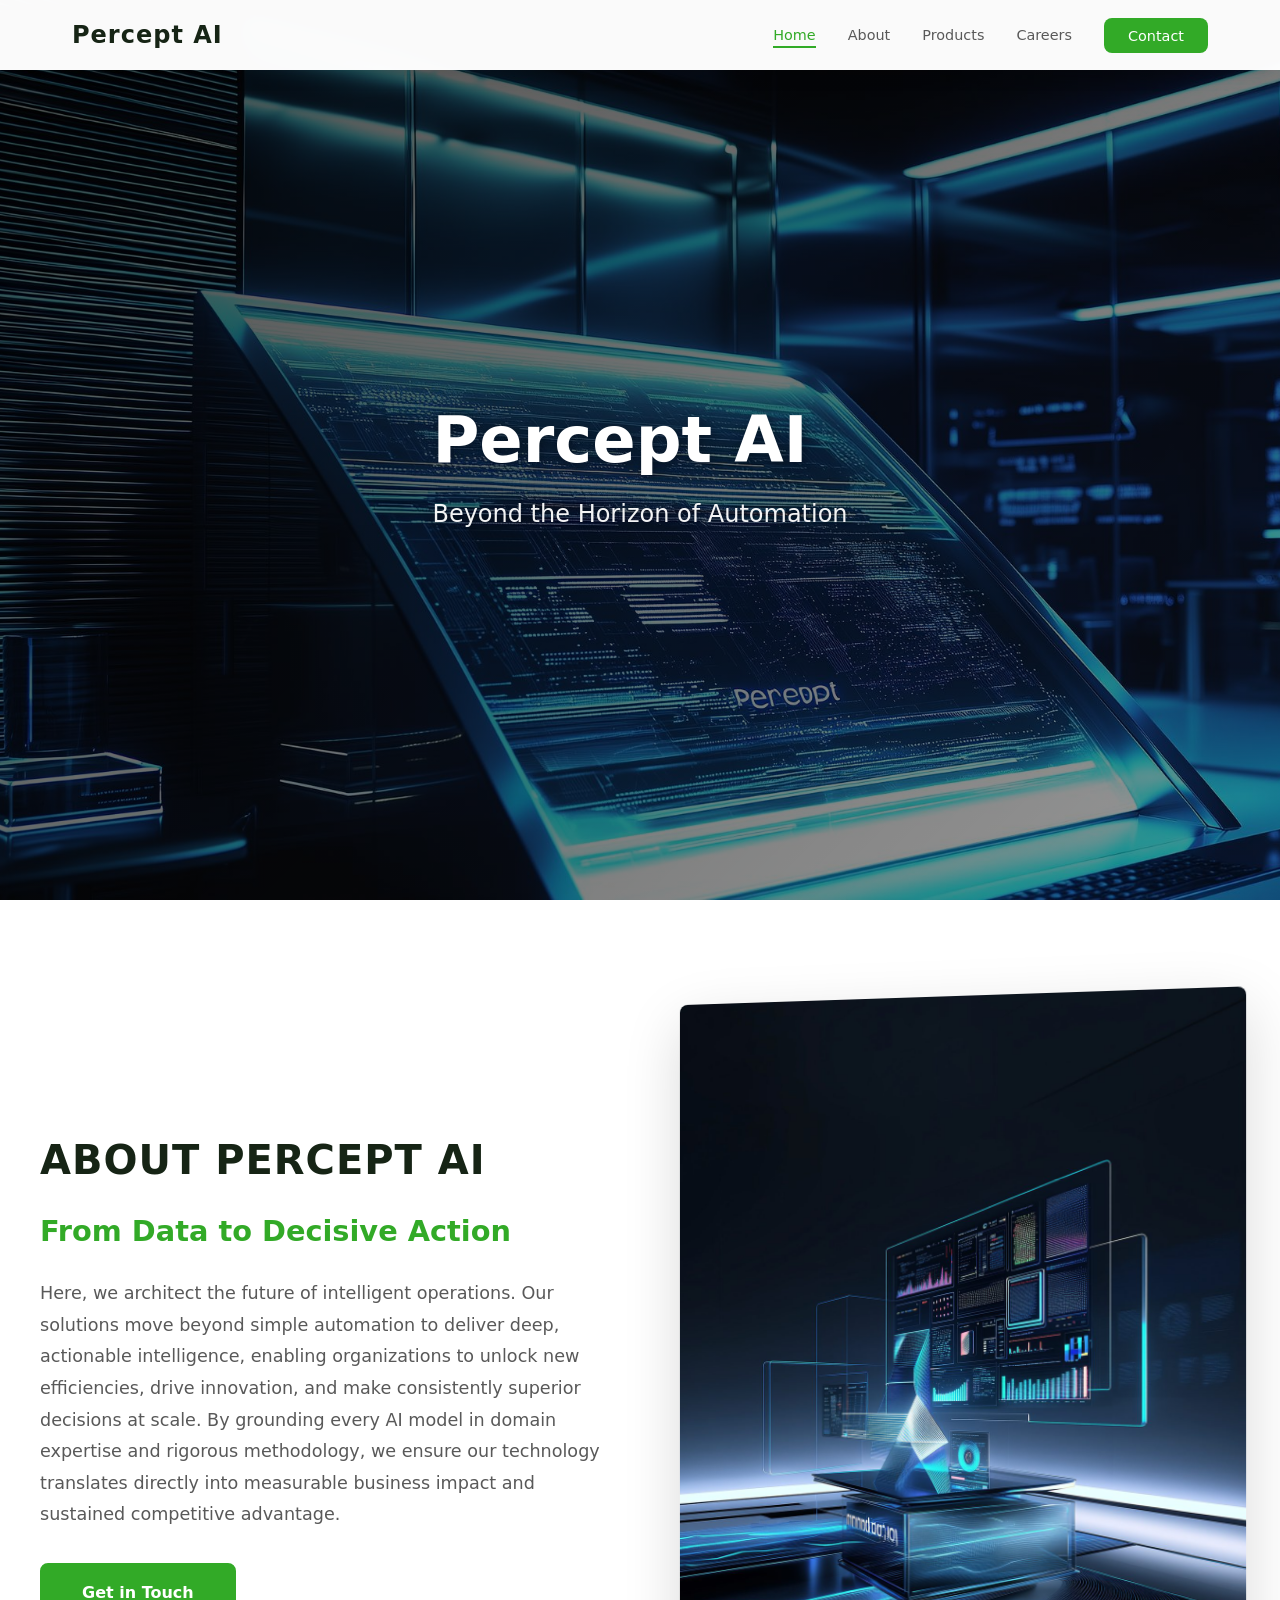
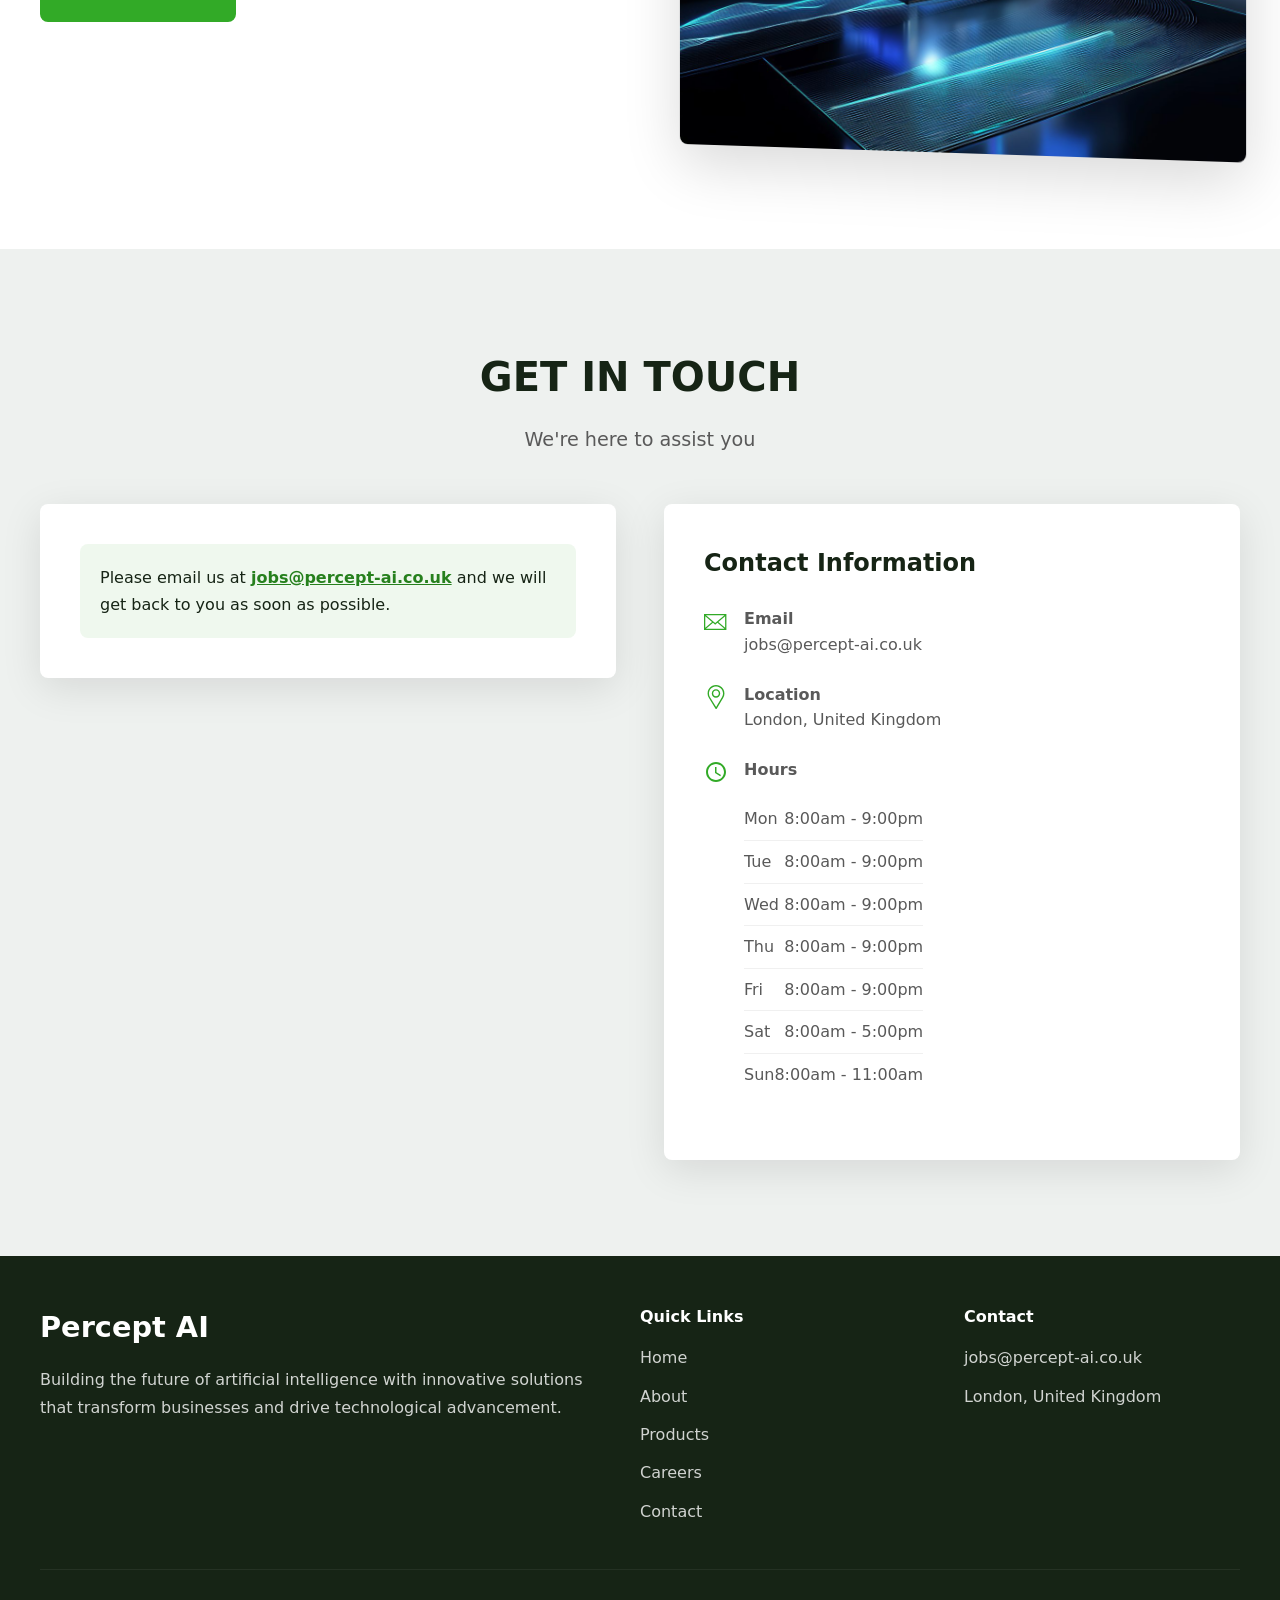
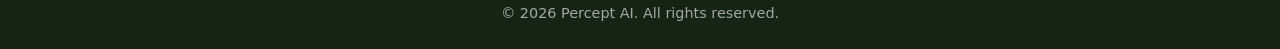
==== commit a67cc2f4: "Clean up site structure, fix forms, and harden for public hosting - Extract the three duplicated inl" ====
--- a/index.html
+++ b/index.html
@@ -3,655 +3,111 @@
 <head>
     <meta charset="UTF-8">
     <meta name="viewport" content="width=device-width, initial-scale=1.0">
+    <meta http-equiv="Content-Security-Policy" content="default-src 'self'; script-src 'self'; style-src 'self' https://fonts.googleapis.com; font-src https://fonts.gstatic.com; img-src 'self' data:; connect-src https://formspree.io https://api.cloudinary.com; form-action 'self' https://formspree.io; base-uri 'self'; object-src 'none'; frame-src 'none'; upgrade-insecure-requests">
+    <meta name="referrer" content="strict-origin-when-cross-origin">
     <meta name="description" content="Percept AI - Building the future of artificial intelligence with innovative solutions that transform businesses and drive technological advancement.">
-    <title>Percept AI | AI-Driven Solution for you real-world Problem </title>
-    
-    <!-- Fonts -->
+    <title>Percept AI | AI-Driven Solutions for Real-World Problems</title>
+    <link rel="icon" href="assets/favicon.svg" type="image/svg+xml">
+
     <link rel="preconnect" href="https://fonts.googleapis.com">
     <link rel="preconnect" href="https://fonts.gstatic.com" crossorigin>
     <link href="https://fonts.googleapis.com/css2?family=Poppins:wght@400;500;600;700&display=swap" rel="stylesheet">
-    
-    <style>
-        * {
-            margin: 0;
-            padding: 0;
-            box-sizing: border-box;
-        }
+    <link rel="stylesheet" href="assets/css/style.css">
 
-        :root {
-            --primary: #32aa27;
-            --primary-dark: #26801d;
-            --primary-light: #41d034;
-            --dark: #162415;
-            --light: #fff;
-            --accent: #eef1ef;
-            --text-dark: #595959;
-            --danger: #ec6366;
-            --spacing: 20px;
-            --radius: 8px;
-            --transition: all 0.3s ease;
-        }
-
-        body {
-            font-family: 'Poppins', sans-serif;
-            line-height: 1.6;
-            color: var(--text-dark);
-            overflow-x: hidden;
-        }
-
-        /* Navigation */
-        nav {
-            position: fixed;
-            top: 0;
-            left: 0;
-            right: 0;
-            background: rgba(255, 255, 255, 0.98);
-            backdrop-filter: blur(10px);
-            box-shadow: 0 2px 20px rgba(0,0,0,0.1);
-            z-index: 1000;
-            transition: var(--transition);
-        }
-
-        nav.scrolled {
-            box-shadow: 0 4px 30px rgba(0,0,0,0.15);
-        }
-
-        .nav-container {
-            max-width: 1200px;
-            margin: 0 auto;
-            padding: 1rem 2rem;
-            display: flex;
-            justify-content: space-between;
-            align-items: center;
-        }
-
-        .logo {
-            font-size: 1.5rem;
-            font-weight: 700;
-            color: var(--dark);
-            text-decoration: none;
-            letter-spacing: 1px;
-        }
-
-        .nav-links {
-            display: flex;
-            gap: 2rem;
-            align-items: center;
-            list-style: none;
-        }
-
-        .nav-links a {
-            color: var(--text-dark);
-            text-decoration: none;
-            font-weight: 500;
-            font-size: 0.9rem;
-            text-transform: capitalize;
-            transition: var(--transition);
-            position: relative;
-        }
-
-        .nav-links a::after {
-            content: '';
-            position: absolute;
-            bottom: -5px;
-            left: 0;
-            width: 0;
-            height: 2px;
-            background: var(--primary);
-            transition: width 0.3s ease;
-        }
-
-        .nav-links a:hover::after {
-            width: 100%;
-        }
-
-        .nav-cta {
-            background: var(--primary);
-            color: white !important;
-            padding: 0.6rem 1.5rem;
-            border-radius: var(--radius);
-            transition: var(--transition);
-        }
-
-        .nav-cta::after {
-            display: none;
-        }
-
-        .nav-cta:hover {
-            background: var(--primary-dark);
-            transform: translateY(-2px);
-            box-shadow: 0 5px 15px rgba(50, 170, 39, 0.3);
-        }
-
-        .mobile-menu {
-            display: none;
-            flex-direction: column;
-            gap: 5px;
-            cursor: pointer;
-        }
-
-        .mobile-menu span {
-            width: 25px;
-            height: 3px;
-            background: var(--dark);
-            border-radius: 3px;
-            transition: var(--transition);
-        }
-
-        /* Hero Section */
-        .hero {
-            min-height: 100vh;
-            display: flex;
-            align-items: center;
-            justify-content: center;
-            background: linear-gradient(135deg, rgba(50, 170, 39, 0.1) 0%, rgba(22, 36, 21, 0.05) 100%),
-                        url('https://raw.githubusercontent.com/NeuralNerd-hsnpr/Percept-ai-website/main/Images/main-cover.png') center/cover no-repeat;
-            position: relative;
-            padding: 100px 2rem 2rem;
-            overflow: hidden;
-        }
-
-        .hero::before {
-            content: '';
-            position: absolute;
-            top: 0;
-            left: 0;
-            right: 0;
-            bottom: 0;
-            background: linear-gradient(135deg, rgba(0,0,0,0.7) 0%, rgba(0,0,0,0.4) 100%);
-        }
-
-        .hero-content {
-            position: relative;
-            z-index: 1;
-            max-width: 800px;
-            text-align: left;
-            color: white;
-            animation: fadeInUp 1s ease;
-        }
-
-        .hero h1 {
-            font-size: clamp(2.5rem, 6vw, 4rem);
-            font-weight: 700;
-            margin-bottom: 1rem;
-            line-height: 1.2;
-            text-shadow: 2px 2px 10px rgba(0,0,0,0.3);
-        }
-
-        .hero p {
-            font-size: clamp(1.1rem, 2vw, 1.5rem);
-            margin-bottom: 2rem;
-            opacity: 0.95;
-            line-height: 1.6;
-        }
-
-        /* About Section */
-        .about {
-            padding: 6rem 2rem;
-            background: white;
-        }
-
-        .about-container {
-            max-width: 1200px;
-            margin: 0 auto;
-            display: grid;
-            grid-template-columns: 1fr 1fr;
-            gap: 4rem;
-            align-items: center;
-        }
-
-        .about-content h2 {
-            font-size: 2.5rem;
-            color: var(--dark);
-            margin-bottom: 1rem;
-            text-transform: uppercase;
-            font-weight: 600;
-            letter-spacing: 1px;
-        }
-
-        .about-content h3 {
-            font-size: 1.8rem;
-            color: var(--primary);
-            margin-bottom: 1.5rem;
-        }
-
-        .about-content p {
-            font-size: 1.1rem;
-            line-height: 1.8;
-            margin-bottom: 2rem;
-        }
-
-        .about-image {
-            position: relative;
-            border-radius: var(--radius);
-            overflow: hidden;
-            box-shadow: 0 20px 60px rgba(0,0,0,0.15);
-            transform: perspective(1000px) rotateY(-5deg);
-            transition: var(--transition);
-        }
-
-        .about-image:hover {
-            transform: perspective(1000px) rotateY(0deg) scale(1.02);
-        }
-
-        .about-image img {
-            width: 100%;
-            height: auto;
-            display: block;
-        }
-
-        /* Contact Section */
-        .contact {
-            padding: 6rem 2rem;
-            background: var(--accent);
-        }
-
-        .contact-container {
-            max-width: 1200px;
-            margin: 0 auto;
-        }
-
-        .contact h2 {
-            font-size: 2.5rem;
-            text-align: center;
-            color: var(--dark);
-            margin-bottom: 1rem;
-            text-transform: uppercase;
-            font-weight: 600;
-        }
-
-        .contact-subtitle {
-            text-align: center;
-            font-size: 1.2rem;
-            color: var(--text-dark);
-            margin-bottom: 3rem;
-        }
-
-        .contact-grid {
-            display: grid;
-            grid-template-columns: 1fr 1fr;
-            gap: 3rem;
-            align-items: start;
-        }
-
-        /* Form Styles */
-        .contact-form {
-            background: white;
-            padding: 2.5rem;
-            border-radius: var(--radius);
-            box-shadow: 0 10px 40px rgba(0,0,0,0.1);
-        }
-
-        .form-group {
-            margin-bottom: 1.5rem;
-        }
-
-        .form-group label {
-            display: block;
-            margin-bottom: 0.5rem;
-            font-weight: 600;
-            color: var(--dark);
-        }
-
-        .form-group input,
-        .form-group textarea {
-            width: 100%;
-            padding: 0.8rem;
-            border: 2px solid #e0e0e0;
-            border-radius: var(--radius);
-            font-family: inherit;
-            font-size: 1rem;
-            transition: var(--transition);
-        }
-
-        .form-group input:focus,
-        .form-group textarea:focus {
-            outline: none;
-            border-color: var(--primary);
-            box-shadow: 0 0 0 3px rgba(50, 170, 39, 0.1);
-        }
-
-        .form-group textarea {
-            resize: vertical;
-            min-height: 120px;
-        }
-
-        .checkbox-group {
-            display: flex;
-            align-items: flex-start;
-            gap: 0.5rem;
-        }
-
-        .checkbox-group input[type="checkbox"] {
-            width: auto;
-            margin-top: 0.3rem;
-        }
-
-        .checkbox-group label {
-            margin-bottom: 0;
-            font-weight: 400;
-            font-size: 0.9rem;
-        }
-
-        .btn-submit {
-            width: 100%;
-            padding: 1rem;
-            background: var(--primary);
-            color: white;
-            border: none;
-            border-radius: var(--radius);
-            font-size: 1rem;
-            font-weight: 600;
-            text-transform: uppercase;
-            cursor: pointer;
-            transition: var(--transition);
-        }
-
-        .btn-submit:hover {
-            background: var(--primary-dark);
-            transform: translateY(-2px);
-            box-shadow: 0 5px 20px rgba(50, 170, 39, 0.3);
-        }
-
-        /* Contact Info */
-        .contact-info {
-            background: white;
-            padding: 2.5rem;
-            border-radius: var(--radius);
-            box-shadow: 0 10px 40px rgba(0,0,0,0.1);
-        }
-
-        .contact-info h3 {
-            font-size: 1.5rem;
-            color: var(--dark);
-            margin-bottom: 1.5rem;
-        }
-
-        .info-item {
-            display: flex;
-            align-items: flex-start;
-            gap: 1rem;
-            margin-bottom: 1.5rem;
-        }
-
-        .info-item svg {
-            width: 24px;
-            height: 24px;
-            fill: var(--primary);
-            flex-shrink: 0;
-            margin-top: 0.2rem;
-        }
-
-        .info-item a {
-            color: var(--text-dark);
-            text-decoration: none;
-            transition: var(--transition);
-        }
-
-        .info-item a:hover {
-            color: var(--primary);
-        }
-
-        .hours-list {
-            list-style: none;
-            margin-top: 1rem;
-        }
-
-        .hours-list li {
-            display: flex;
-            justify-content: space-between;
-            padding: 0.5rem 0;
-            border-bottom: 1px solid #f0f0f0;
-        }
-
-        .hours-list li:last-child {
-            border-bottom: none;
-        }
-
-        /* Footer */
-        footer {
-            background: var(--dark);
-            color: white;
-            padding: 3rem 2rem 1.5rem;
-        }
-
-        .footer-container {
-            max-width: 1200px;
-            margin: 0 auto;
-        }
-
-        .footer-content {
-            display: grid;
-            grid-template-columns: 2fr 1fr 1fr;
-            gap: 3rem;
-            margin-bottom: 2rem;
-        }
-
-        .footer-content h3 {
-            font-size: 1.8rem;
-            margin-bottom: 1rem;
-        }
-
-        .footer-content p {
-            opacity: 0.8;
-            line-height: 1.8;
-        }
-
-        .footer-links {
-            list-style: none;
-        }
-
-        .footer-links li {
-            margin-bottom: 0.8rem;
-        }
-
-        .footer-links a {
-            color: rgba(255,255,255,0.8);
-            text-decoration: none;
-            transition: var(--transition);
-        }
-
-        .footer-links a:hover {
-            color: var(--primary-light);
-            padding-left: 5px;
-        }
-
-        .footer-bottom {
-            text-align: center;
-            padding-top: 2rem;
-            border-top: 1px solid rgba(255,255,255,0.1);
-            opacity: 0.6;
-            font-size: 0.9rem;
-        }
-
-        /* Animations */
-        @keyframes fadeInUp {
-            from {
-                opacity: 0;
-                transform: translateY(30px);
-            }
-            to {
-                opacity: 1;
-                transform: translateY(0);
-            }
-        }
-
-        /* Responsive */
-        @media (max-width: 768px) {
-            .nav-links {
-                position: fixed;
-                top: 70px;
-                left: -100%;
-                width: 100%;
-                height: calc(100vh - 70px);
-                background: white;
-                flex-direction: column;
-                padding: 2rem;
-                transition: left 0.3s ease;
-                box-shadow: 0 5px 20px rgba(0,0,0,0.1);
-            }
-
-            .nav-links.active {
-                left: 0;
-            }
-
-            .mobile-menu {
-                display: flex;
-            }
-
-            .about-container,
-            .contact-grid,
-            .footer-content {
-                grid-template-columns: 1fr;
-                gap: 2rem;
-            }
-
-            .about-image {
-                transform: none;
-            }
-
-            .hero {
-                padding: 120px 1.5rem 2rem;
-            }
-
-            .hero-content {
-                text-align: center;
-            }
-
-            .contact-form,
-            .contact-info {
-                padding: 2rem;
-            }
-        }
-
-        /* Button Component */
-        .btn {
-            display: inline-block;
-            padding: 0.8rem 2rem;
-            background: var(--primary);
-            color: white;
-            text-decoration: none;
-            border-radius: var(--radius);
-            font-weight: 600;
-            transition: var(--transition);
-            border: 2px solid var(--primary);
-        }
-
-        .btn:hover {
-            background: var(--primary-dark);
-            transform: translateY(-2px);
-            box-shadow: 0 5px 20px rgba(50, 170, 39, 0.3);
-        }
-
-        .btn-outline {
-            background: transparent;
-            color: white;
-            border: 2px solid white;
-        }
-
-        .btn-outline:hover {
-            background: white;
-            color: var(--primary);
-            border-color: white;
-        }
-    </style>
-    <!-- Google Analytics -->
-<script async src="https://www.googletagmanager.com/gtag/js?id=YOUR-GA-ID"></script>
-<script>
-  window.dataLayer = window.dataLayer || [];
-  function gtag(){dataLayer.push(arguments);}
-  gtag('js', new Date());
-  gtag('config', 'YOUR-GA-ID');
-</script>
+    <script src="assets/js/config.js"></script>
+    <script src="assets/js/main.js" defer></script>
+    <script src="assets/js/forms.js" defer></script>
 </head>
 <body>
-    <!-- Navigation -->
-    <nav id="navbar">
+    <a class="skip-link" href="#main">Skip to content</a>
+    <nav id="navbar" aria-label="Main navigation">
         <div class="nav-container">
             <a href="index.html" class="logo">Percept AI</a>
             <ul class="nav-links" id="navLinks">
-                <li><a href="index.html">Home</a></li>
+                <li><a href="index.html" class="active">Home</a></li>
                 <li><a href="index.html#about">About</a></li>
                 <li><a href="products.html">Products</a></li>
                 <li><a href="careers.html">Careers</a></li>
                 <li><a href="index.html#contact" class="nav-cta">Contact</a></li>
             </ul>
-            <div class="mobile-menu" id="mobileMenu">
+            <button class="mobile-menu" id="mobileMenu" type="button" aria-label="Toggle navigation" aria-expanded="false" aria-controls="navLinks">
                 <span></span>
                 <span></span>
                 <span></span>
-            </div>
+            </button>
         </div>
     </nav>
 
-    <!-- Hero Section -->
-    <section id="home" class="hero">
+    <main id="main">
+    <section id="home" class="hero hero--home">
         <div class="hero-content">
             <h1>Percept AI</h1>
             <p>Beyond the Horizon of Automation</p>
         </div>
     </section>
 
-    <!-- About Section -->
     <section id="about" class="about">
         <div class="about-container">
             <div class="about-content">
                 <h2>About Percept AI</h2>
-                <h3>From Data to Decisive Action</h3> 
+                <h3>From Data to Decisive Action</h3>
                 <p>Here, we architect the future of intelligent operations. Our solutions move beyond simple automation to deliver deep, actionable intelligence, enabling organizations to unlock new efficiencies, drive innovation, and make consistently superior decisions at scale. By grounding every AI model in domain expertise and rigorous methodology, we ensure our technology translates directly into measurable business impact and sustained competitive advantage.</p>
-                <a href="index.html#contact" class="btn">Get in Touch</a>
+                <a href="#contact" class="btn">Get in Touch</a>
             </div>
             <div class="about-image">
-                <img src="https://raw.githubusercontent.com/NeuralNerd-hsnpr/Percept-ai-website/main/Images/about.png" alt="Transform your look with AI">
+                <img src="Images/about.jpg" alt="Percept AI team working on intelligent operations" width="1200" height="1600" loading="lazy">
             </div>
         </div>
     </section>
 
-    <!-- Contact Section -->
     <section id="contact" class="contact">
         <div class="contact-container">
-            <h2>Get in Touch</h2>
-            <p class="contact-subtitle">We're here to assist you</p>
-            
+            <h2 class="section-title">Get in Touch</h2>
+            <p class="section-subtitle">We're here to assist you</p>
+
             <div class="contact-grid">
-                <!-- Contact Form -->
                 <div class="contact-form">
+                    <div id="contactFallback" class="form-fallback" hidden></div>
                     <form id="contactForm">
+                        <div class="hp-field" aria-hidden="true">
+                            <label for="contact-hp">Leave this field empty</label>
+                            <input type="text" id="contact-hp" name="_gotcha" tabindex="-1" autocomplete="off">
+                        </div>
                         <div class="form-group">
                             <label for="name">Name *</label>
-                            <input type="text" id="name" name="name" placeholder="Jane Smith" required>
+                            <input type="text" id="name" name="name" placeholder="Jane Smith" autocomplete="name" maxlength="100" required>
                         </div>
-                        
+
                         <div class="form-group">
                             <label for="email">Email Address *</label>
-                            <input type="email" id="email" name="email" placeholder="email@website.com" required>
+                            <input type="email" id="email" name="email" placeholder="email@website.com" autocomplete="email" maxlength="254" required>
                         </div>
-                        
+
                         <div class="form-group">
                             <label for="phone">Phone Number *</label>
-                            <input type="tel" id="phone" name="phone" placeholder="555-555-5555" required>
+                            <input type="tel" id="phone" name="phone" placeholder="+44 20 1234 5678" autocomplete="tel" maxlength="30" required>
                         </div>
-                        
+
                         <div class="form-group">
                             <label for="message">Message</label>
-                            <textarea id="message" name="message" placeholder="Your message here..."></textarea>
+                            <textarea id="message" name="message" placeholder="Your message here..." maxlength="5000"></textarea>
                         </div>
-                        
+
                         <div class="form-group checkbox-group">
-                            <input type="checkbox" id="consent" name="consent" required>
+                            <input type="checkbox" id="consent" name="consent" value="yes" required>
                             <label for="consent">I allow this website to store my submission so they can respond to my inquiry. *</label>
                         </div>
-                        
-                        <button type="submit" class="btn-submit">Submit</button>
+
+                        <button type="submit" class="btn btn-block">Submit</button>
+                        <div id="contactStatus" class="form-status" role="status" aria-live="polite"></div>
                     </form>
                 </div>
 
-                <!-- Contact Info -->
                 <div class="contact-info">
                     <h3>Contact Information</h3>
-                    
+
                     <div class="info-item">
-                        <svg viewBox="0 0 12 8" xmlns="http://www.w3.org/2000/svg">
+                        <svg viewBox="0 0 12 8" xmlns="http://www.w3.org/2000/svg" aria-hidden="true">
                             <path d="M0 8h11.2V0H0v8zm5.6-2.673l1.095-.914 3.522 2.947H.983l3.522-2.947 1.095.914zm1.594-1.33l3.366-2.81v5.626L7.194 3.996zM5.6 4.492L.985.64h9.23L5.6 4.493zm-1.594-.497L.64 6.813V1.186l3.366 2.81z"/>
                         </svg>
                         <div>
@@ -661,18 +117,18 @@
                     </div>
 
                     <div class="info-item">
-                        <svg viewBox="0 0 512 512" xmlns="http://www.w3.org/2000/svg">
+                        <svg viewBox="0 0 512 512" xmlns="http://www.w3.org/2000/svg" aria-hidden="true">
                             <path d="M256 0C156.748 0 76 80.748 76 180c0 33.534 9.289 66.26 26.869 94.652l142.885 230.257A15 15 0 00258.499 512h.119a14.997 14.997 0 0012.75-7.292L410.611 272.22C427.221 244.428 436 212.539 436 180 436 80.748 355.252 0 256 0zm128.866 256.818L258.272 468.186l-129.905-209.34C113.734 235.214 105.8 207.95 105.8 180c0-82.71 67.49-150.2 150.2-150.2S406.1 97.29 406.1 180c0 27.121-7.411 53.688-21.234 76.818z"/>
                             <path d="M256 90c-49.626 0-90 40.374-90 90 0 49.309 39.717 90 90 90 50.903 0 90-41.233 90-90 0-49.626-40.374-90-90-90zm0 150.2c-33.257 0-60.2-27.033-60.2-60.2 0-33.084 27.116-60.2 60.2-60.2s60.1 27.116 60.1 60.2c0 32.683-26.316 60.2-60.1 60.2z"/>
                         </svg>
                         <div>
                             <strong>Location</strong><br>
-                            London, LND, UK
+                            London, United Kingdom
                         </div>
                     </div>
 
                     <div class="info-item">
-                        <svg viewBox="0 0 24 24" xmlns="http://www.w3.org/2000/svg">
+                        <svg viewBox="0 0 24 24" xmlns="http://www.w3.org/2000/svg" aria-hidden="true">
                             <path d="M12 2C6.5 2 2 6.5 2 12s4.5 10 10 10 10-4.5 10-10S17.5 2 12 2zm0 18c-4.41 0-8-3.59-8-8s3.59-8 8-8 8 3.59 8 8-3.59 8-8 8zm.5-13H11v6l5.2 3.2.8-1.3-4.5-2.7V7z"/>
                         </svg>
                         <div>
@@ -692,8 +148,8 @@
             </div>
         </div>
     </section>
+    </main>
 
-    <!-- Footer -->
     <footer>
         <div class="footer-container">
             <div class="footer-content">
@@ -712,67 +168,17 @@
                     </ul>
                 </div>
                 <div>
-                    <h4>Services</h4>
+                    <h4>Contact</h4>
                     <ul class="footer-links">
-                        <li><a href="index.html#contact">Schedule Appointment</a></li>
-                        <li><a href="index.html#contact">Complete Intake</a></li>
-                        <li><a href="index.html#contact">Consultations</a></li>
+                        <li><a href="mailto:jobs@percept-ai.co.uk">jobs@percept-ai.co.uk</a></li>
+                        <li>London, United Kingdom</li>
                     </ul>
                 </div>
             </div>
             <div class="footer-bottom">
-                <p>&copy; 2024 Percept AI. All rights reserved. | United Kingdom, London</p>
+                <p>&copy; <span data-year>2026</span> Percept AI. All rights reserved.</p>
             </div>
         </div>
     </footer>
-
-    <script>
-        // Mobile menu toggle
-        const mobileMenu = document.getElementById('mobileMenu');
-        const navLinks = document.getElementById('navLinks');
-
-        mobileMenu.addEventListener('click', () => {
-            navLinks.classList.toggle('active');
-        });
-
-        // Close mobile menu when clicking on a link
-        document.querySelectorAll('.nav-links a').forEach(link => {
-            link.addEventListener('click', () => {
-                navLinks.classList.remove('active');
-            });
-        });
-
-        // Smooth scrolling
-        document.querySelectorAll('a[href^="#"]').forEach(anchor => {
-            anchor.addEventListener('click', function(e) {
-                e.preventDefault();
-                const target = document.querySelector(this.getAttribute('href'));
-                if(target) {
-                    target.scrollIntoView({
-                        behavior: 'smooth',
-                        block: 'start'
-                    });
-                }
-            });
-        });
-
-        // Navbar scroll effect
-        const navbar = document.getElementById('navbar');
-        window.addEventListener('scroll', () => {
-            if(window.scrollY > 50) {
-                navbar.classList.add('scrolled');
-            } else {
-                navbar.classList.remove('scrolled');
-            }
-        });
-
-        // Form submission
-        const contactForm = document.getElementById('contactForm');
-        contactForm.addEventListener('submit', (e) => {
-            e.preventDefault();
-            alert('Thank you for your message! We will get back to you soon.');
-            contactForm.reset();
-        });
-    </script>
 </body>
 </html>
--- a/assets/css/style.css
+++ b/assets/css/style.css
@@ -0,0 +1,1077 @@
+/* ==========================================================================
+   Percept AI - shared stylesheet
+   Loaded by every page. Page-specific hero backgrounds are at the bottom.
+   ========================================================================== */
+
+* {
+    margin: 0;
+    padding: 0;
+    box-sizing: border-box;
+}
+
+:root {
+    --primary: #32aa27;
+    --primary-dark: #26801d;
+    --primary-light: #41d034;
+    --dark: #162415;
+    --light: #fff;
+    --accent: #eef1ef;
+    --text-dark: #595959;
+    --danger: #ec6366;
+    --success: #26801d;
+    --radius: 8px;
+    --transition: all 0.3s ease;
+}
+
+html {
+    scroll-behavior: smooth;
+    scroll-padding-top: 90px;
+}
+
+body {
+    font-family: 'Poppins', system-ui, -apple-system, 'Segoe UI', Roboto, sans-serif;
+    line-height: 1.6;
+    color: var(--text-dark);
+    background: var(--light);
+    overflow-x: hidden;
+}
+
+img {
+    max-width: 100%;
+}
+
+[hidden] {
+    display: none !important;
+}
+
+/* Skip link for keyboard users */
+.skip-link {
+    position: absolute;
+    left: -999px;
+    top: 0;
+    background: var(--primary);
+    color: #fff;
+    padding: 0.5rem 1rem;
+    z-index: 2000;
+}
+
+.skip-link:focus {
+    left: 1rem;
+    top: 1rem;
+}
+
+/* --------------------------------------------------------------------------
+   Navigation
+   -------------------------------------------------------------------------- */
+nav {
+    position: fixed;
+    top: 0;
+    left: 0;
+    right: 0;
+    background: rgba(255, 255, 255, 0.98);
+    backdrop-filter: blur(10px);
+    box-shadow: 0 2px 20px rgba(0, 0, 0, 0.1);
+    z-index: 1000;
+    transition: var(--transition);
+}
+
+nav.scrolled {
+    box-shadow: 0 4px 30px rgba(0, 0, 0, 0.15);
+}
+
+.nav-container {
+    max-width: 1200px;
+    margin: 0 auto;
+    padding: 1rem 2rem;
+    display: flex;
+    justify-content: space-between;
+    align-items: center;
+}
+
+.logo {
+    font-size: 1.5rem;
+    font-weight: 700;
+    color: var(--dark);
+    text-decoration: none;
+    letter-spacing: 1px;
+}
+
+.nav-links {
+    display: flex;
+    gap: 2rem;
+    align-items: center;
+    list-style: none;
+}
+
+.nav-links a {
+    color: var(--text-dark);
+    text-decoration: none;
+    font-weight: 500;
+    font-size: 0.9rem;
+    text-transform: capitalize;
+    transition: var(--transition);
+    position: relative;
+}
+
+.nav-links a.active {
+    color: var(--primary);
+}
+
+.nav-links a::after {
+    content: '';
+    position: absolute;
+    bottom: -5px;
+    left: 0;
+    width: 0;
+    height: 2px;
+    background: var(--primary);
+    transition: width 0.3s ease;
+}
+
+.nav-links a:hover::after,
+.nav-links a.active::after {
+    width: 100%;
+}
+
+.nav-cta {
+    background: var(--primary);
+    color: #fff !important;
+    padding: 0.6rem 1.5rem;
+    border-radius: var(--radius);
+}
+
+.nav-cta::after {
+    display: none;
+}
+
+.nav-cta:hover {
+    background: var(--primary-dark);
+    transform: translateY(-2px);
+    box-shadow: 0 5px 15px rgba(50, 170, 39, 0.3);
+}
+
+.mobile-menu {
+    display: none;
+    flex-direction: column;
+    gap: 5px;
+    cursor: pointer;
+    background: none;
+    border: 0;
+    padding: 4px;
+}
+
+.mobile-menu span {
+    display: block;
+    width: 25px;
+    height: 3px;
+    background: var(--dark);
+    border-radius: 3px;
+}
+
+/* --------------------------------------------------------------------------
+   Hero / page header
+   -------------------------------------------------------------------------- */
+.hero {
+    min-height: 100vh;
+    display: flex;
+    align-items: center;
+    justify-content: center;
+    background-color: var(--dark);
+    background-position: center;
+    background-size: cover;
+    background-repeat: no-repeat;
+    position: relative;
+    padding: 100px 2rem 2rem;
+    overflow: hidden;
+}
+
+.hero::before {
+    content: '';
+    position: absolute;
+    inset: 0;
+    background: linear-gradient(135deg, rgba(0, 0, 0, 0.7) 0%, rgba(0, 0, 0, 0.4) 100%);
+}
+
+.hero-content {
+    position: relative;
+    z-index: 1;
+    max-width: 800px;
+    text-align: left;
+    color: #fff;
+    animation: fadeInUp 1s ease;
+}
+
+.hero h1 {
+    font-size: clamp(2.5rem, 6vw, 4rem);
+    font-weight: 700;
+    margin-bottom: 1rem;
+    line-height: 1.2;
+    text-shadow: 2px 2px 10px rgba(0, 0, 0, 0.3);
+}
+
+.hero p {
+    font-size: clamp(1.1rem, 2vw, 1.5rem);
+    margin-bottom: 2rem;
+    opacity: 0.95;
+    line-height: 1.6;
+    text-shadow: 1px 1px 5px rgba(0, 0, 0, 0.3);
+}
+
+.hero--short {
+    min-height: 60vh;
+}
+
+/* --------------------------------------------------------------------------
+   Shared section / typography helpers
+   -------------------------------------------------------------------------- */
+.section-title {
+    font-size: 2.5rem;
+    text-align: center;
+    color: var(--dark);
+    margin-bottom: 1rem;
+    text-transform: uppercase;
+    font-weight: 600;
+}
+
+.section-subtitle {
+    text-align: center;
+    font-size: 1.2rem;
+    color: var(--text-dark);
+    margin: 0 auto 3rem;
+    max-width: 700px;
+}
+
+/* --------------------------------------------------------------------------
+   Buttons
+   -------------------------------------------------------------------------- */
+.btn {
+    display: inline-block;
+    padding: 0.9rem 2.5rem;
+    background: var(--primary);
+    color: #fff;
+    text-decoration: none;
+    border-radius: var(--radius);
+    font-weight: 600;
+    font-family: inherit;
+    font-size: 1rem;
+    transition: var(--transition);
+    border: 2px solid var(--primary);
+    text-align: center;
+    cursor: pointer;
+}
+
+.btn:hover {
+    background: var(--primary-dark);
+    transform: translateY(-2px);
+    box-shadow: 0 5px 20px rgba(50, 170, 39, 0.3);
+}
+
+.btn:disabled {
+    opacity: 0.6;
+    cursor: not-allowed;
+    transform: none;
+    box-shadow: none;
+}
+
+.btn-block {
+    width: 100%;
+    padding: 1rem 2.5rem;
+}
+
+/* --------------------------------------------------------------------------
+   About (home)
+   -------------------------------------------------------------------------- */
+.about {
+    padding: 6rem 2rem;
+    background: #fff;
+}
+
+.about-container {
+    max-width: 1200px;
+    margin: 0 auto;
+    display: grid;
+    grid-template-columns: 1fr 1fr;
+    gap: 4rem;
+    align-items: center;
+}
+
+.about-content h2 {
+    font-size: 2.5rem;
+    color: var(--dark);
+    margin-bottom: 1rem;
+    text-transform: uppercase;
+    font-weight: 600;
+    letter-spacing: 1px;
+}
+
+.about-content h3 {
+    font-size: 1.8rem;
+    color: var(--primary);
+    margin-bottom: 1.5rem;
+}
+
+.about-content p {
+    font-size: 1.1rem;
+    line-height: 1.8;
+    margin-bottom: 2rem;
+}
+
+.about-image {
+    position: relative;
+    border-radius: var(--radius);
+    overflow: hidden;
+    box-shadow: 0 20px 60px rgba(0, 0, 0, 0.15);
+    transform: perspective(1000px) rotateY(-5deg);
+    transition: var(--transition);
+}
+
+.about-image:hover {
+    transform: perspective(1000px) rotateY(0deg) scale(1.02);
+}
+
+.about-image img {
+    width: 100%;
+    height: auto;
+    display: block;
+}
+
+/* --------------------------------------------------------------------------
+   Contact (home)
+   -------------------------------------------------------------------------- */
+.contact {
+    padding: 6rem 2rem;
+    background: var(--accent);
+}
+
+.contact-container {
+    max-width: 1200px;
+    margin: 0 auto;
+}
+
+.contact-grid {
+    display: grid;
+    grid-template-columns: 1fr 1fr;
+    gap: 3rem;
+    align-items: start;
+}
+
+.contact-form,
+.contact-info {
+    background: #fff;
+    padding: 2.5rem;
+    border-radius: var(--radius);
+    box-shadow: 0 10px 40px rgba(0, 0, 0, 0.1);
+}
+
+.contact-info h3 {
+    font-size: 1.5rem;
+    color: var(--dark);
+    margin-bottom: 1.5rem;
+}
+
+.info-item {
+    display: flex;
+    align-items: flex-start;
+    gap: 1rem;
+    margin-bottom: 1.5rem;
+}
+
+.info-item svg {
+    width: 24px;
+    height: 24px;
+    fill: var(--primary);
+    flex-shrink: 0;
+    margin-top: 0.2rem;
+}
+
+.info-item a {
+    color: var(--text-dark);
+    text-decoration: none;
+    transition: var(--transition);
+}
+
+.info-item a:hover {
+    color: var(--primary);
+}
+
+.hours-list {
+    list-style: none;
+    margin-top: 1rem;
+}
+
+.hours-list li {
+    display: flex;
+    justify-content: space-between;
+    padding: 0.5rem 0;
+    border-bottom: 1px solid #f0f0f0;
+}
+
+.hours-list li:last-child {
+    border-bottom: none;
+}
+
+/* --------------------------------------------------------------------------
+   Forms (shared by contact + job applications)
+   -------------------------------------------------------------------------- */
+.form-group {
+    margin-bottom: 1.5rem;
+}
+
+.form-group label {
+    display: block;
+    margin-bottom: 0.5rem;
+    font-weight: 600;
+    color: var(--dark);
+    font-size: 0.95rem;
+}
+
+.form-group input,
+.form-group textarea,
+.form-group select {
+    width: 100%;
+    padding: 0.9rem;
+    border: 2px solid #e0e0e0;
+    border-radius: var(--radius);
+    font-family: inherit;
+    font-size: 1rem;
+    transition: var(--transition);
+}
+
+.form-group input::placeholder,
+.form-group textarea::placeholder {
+    color: #aaa;
+}
+
+.form-group input:focus,
+.form-group textarea:focus,
+.form-group select:focus {
+    outline: none;
+    border-color: var(--primary);
+    box-shadow: 0 0 0 3px rgba(50, 170, 39, 0.1);
+}
+
+.form-group textarea {
+    resize: vertical;
+    min-height: 120px;
+}
+
+.form-row {
+    display: grid;
+    grid-template-columns: 1fr 1fr;
+    gap: 1.5rem;
+}
+
+.checkbox-group {
+    display: flex;
+    align-items: flex-start;
+    gap: 0.5rem;
+}
+
+.checkbox-group input[type="checkbox"] {
+    width: auto;
+    margin-top: 0.3rem;
+}
+
+.checkbox-group label {
+    margin-bottom: 0;
+    font-weight: 400;
+    font-size: 0.9rem;
+}
+
+.form-intro {
+    margin-bottom: 1.5rem;
+    color: var(--text-dark);
+}
+
+/* Spam honeypot: hidden from people, present for bots. */
+.hp-field {
+    position: absolute;
+    left: -9999px;
+    width: 1px;
+    height: 1px;
+    overflow: hidden;
+}
+
+.form-status {
+    display: none;
+    margin-top: 1rem;
+    padding: 1rem;
+    border-radius: var(--radius);
+    font-size: 0.95rem;
+    line-height: 1.5;
+}
+
+.form-status.show {
+    display: block;
+}
+
+.form-status.loading {
+    background: rgba(50, 170, 39, 0.08);
+    color: var(--dark);
+}
+
+.form-status.success {
+    background: rgba(50, 170, 39, 0.12);
+    color: var(--success);
+}
+
+.form-status.error {
+    background: rgba(236, 99, 102, 0.12);
+    color: #b3282b;
+}
+
+.form-fallback {
+    padding: 1.25rem;
+    border-radius: var(--radius);
+    background: rgba(50, 170, 39, 0.08);
+    color: var(--dark);
+    line-height: 1.7;
+}
+
+.form-fallback a {
+    color: var(--primary-dark);
+    font-weight: 600;
+}
+
+/* File upload */
+.file-upload {
+    position: relative;
+    display: block;
+    width: 100%;
+}
+
+.file-upload input[type="file"] {
+    position: absolute;
+    left: -9999px;
+}
+
+.file-upload-label {
+    display: block;
+    padding: 1.5rem;
+    background: #fff;
+    border: 2px dashed #e0e0e0;
+    border-radius: var(--radius);
+    text-align: center;
+    cursor: pointer;
+    transition: var(--transition);
+    font-weight: 600;
+    color: var(--primary);
+    font-size: 0.95rem;
+}
+
+.file-upload input[type="file"]:hover + .file-upload-label,
+.file-upload input[type="file"]:focus + .file-upload-label {
+    border-color: var(--primary);
+    background: rgba(50, 170, 39, 0.02);
+}
+
+.file-name {
+    font-size: 0.85rem;
+    color: var(--success);
+    margin-top: 0.5rem;
+    min-height: 1.2em;
+    word-break: break-all;
+}
+
+/* --------------------------------------------------------------------------
+   Products
+   -------------------------------------------------------------------------- */
+.products {
+    padding: 6rem 2rem;
+    background: #fff;
+}
+
+.products-container {
+    max-width: 1200px;
+    margin: 0 auto;
+}
+
+.products-grid {
+    display: grid;
+    grid-template-columns: repeat(auto-fit, minmax(min(350px, 100%), 1fr));
+    gap: 3rem;
+}
+
+.product-card {
+    background: #fff;
+    border-radius: 16px;
+    overflow: hidden;
+    box-shadow: 0 10px 40px rgba(0, 0, 0, 0.1);
+    transition: var(--transition);
+    animation: fadeInUp 0.6s ease;
+    display: flex;
+    flex-direction: column;
+}
+
+.product-card:hover {
+    transform: translateY(-10px);
+    box-shadow: 0 20px 60px rgba(0, 0, 0, 0.15);
+}
+
+.product-image {
+    position: relative;
+    aspect-ratio: 3 / 4;
+    background: #f0f0f0;
+    overflow: hidden;
+}
+
+.product-image img {
+    width: 100%;
+    height: 100%;
+    object-fit: cover;
+    display: block;
+}
+
+.product-content {
+    padding: 2.5rem;
+    display: flex;
+    flex-direction: column;
+    flex: 1;
+}
+
+.product-content .btn {
+    margin-top: auto;
+}
+
+.product-badge {
+    display: inline-block;
+    align-self: flex-start;
+    padding: 0.4rem 1rem;
+    background: rgba(50, 170, 39, 0.1);
+    color: var(--primary);
+    border-radius: 20px;
+    font-size: 0.85rem;
+    font-weight: 600;
+    text-transform: uppercase;
+    letter-spacing: 0.5px;
+    margin-bottom: 1rem;
+}
+
+.product-content h2 {
+    font-size: 1.8rem;
+    color: var(--dark);
+    margin-bottom: 1rem;
+}
+
+.product-content p {
+    font-size: 1rem;
+    line-height: 1.7;
+    margin-bottom: 1.5rem;
+    color: var(--text-dark);
+}
+
+.features-list {
+    list-style: none;
+    margin-bottom: 2rem;
+}
+
+.features-list li {
+    padding: 0.7rem 0;
+    border-bottom: 1px solid #f0f0f0;
+    display: flex;
+    align-items: center;
+    gap: 0.8rem;
+    font-size: 0.95rem;
+}
+
+.features-list li:last-child {
+    border-bottom: none;
+}
+
+.features-list li::before {
+    content: '\2713';
+    width: 20px;
+    height: 20px;
+    background: var(--primary);
+    color: #fff;
+    border-radius: 50%;
+    display: flex;
+    align-items: center;
+    justify-content: center;
+    font-weight: bold;
+    font-size: 0.85rem;
+    flex-shrink: 0;
+}
+
+.cta-section {
+    padding: 6rem 2rem;
+    background: var(--accent);
+    text-align: center;
+}
+
+.cta-section h2 {
+    font-size: 2.5rem;
+    color: var(--dark);
+    margin-bottom: 1rem;
+}
+
+.cta-section p {
+    font-size: 1.2rem;
+    color: var(--text-dark);
+    margin: 0 auto 2rem;
+    max-width: 600px;
+}
+
+/* --------------------------------------------------------------------------
+   Careers
+   -------------------------------------------------------------------------- */
+.jobs {
+    padding: 6rem 2rem;
+    background: #fff;
+}
+
+.jobs-container {
+    max-width: 900px;
+    margin: 0 auto;
+}
+
+.jobs-list {
+    display: flex;
+    flex-direction: column;
+    gap: 1.5rem;
+}
+
+.job-card {
+    background: #fff;
+    border-radius: 12px;
+    border-left: 5px solid var(--primary);
+    box-shadow: 0 5px 20px rgba(0, 0, 0, 0.08);
+    overflow: hidden;
+    transition: var(--transition);
+}
+
+.job-card:hover {
+    box-shadow: 0 10px 40px rgba(0, 0, 0, 0.12);
+}
+
+.job-header {
+    padding: 2rem 2.5rem;
+    background: linear-gradient(135deg, rgba(50, 170, 39, 0.05) 0%, rgba(50, 170, 39, 0.02) 100%);
+    cursor: pointer;
+    display: flex;
+    justify-content: space-between;
+    align-items: center;
+    user-select: none;
+    transition: var(--transition);
+}
+
+.job-header:hover,
+.job-header:focus-visible {
+    background: linear-gradient(135deg, rgba(50, 170, 39, 0.08) 0%, rgba(50, 170, 39, 0.04) 100%);
+    outline: none;
+}
+
+.job-header:focus-visible {
+    box-shadow: inset 0 0 0 3px rgba(50, 170, 39, 0.3);
+}
+
+.job-header-left {
+    flex: 1;
+}
+
+.job-title {
+    font-size: 1.5rem;
+    color: var(--dark);
+    margin-bottom: 0.5rem;
+    font-weight: 600;
+}
+
+.job-meta {
+    display: flex;
+    gap: 2rem;
+    font-size: 0.9rem;
+    color: var(--primary);
+    font-weight: 500;
+}
+
+.job-toggle {
+    font-size: 1.5rem;
+    color: var(--primary);
+    font-weight: bold;
+    transition: transform 0.3s ease;
+    width: 30px;
+    text-align: center;
+}
+
+.job-toggle.active {
+    transform: rotate(180deg);
+}
+
+.job-content {
+    max-height: 0;
+    overflow: hidden;
+    transition: max-height 0.4s ease;
+    padding: 0 2.5rem;
+}
+
+.job-content.open {
+    max-height: 4000px;
+    padding: 2.5rem;
+}
+
+.job-section {
+    margin-bottom: 2rem;
+}
+
+.job-section-title {
+    font-size: 1.2rem;
+    color: var(--dark);
+    margin-bottom: 1rem;
+    font-weight: 600;
+    text-transform: capitalize;
+}
+
+.job-description {
+    font-size: 1rem;
+    line-height: 1.8;
+    margin-bottom: 1.5rem;
+    color: var(--text-dark);
+}
+
+.skills-list,
+.responsibilities-list {
+    list-style: none;
+    margin-bottom: 1.5rem;
+}
+
+.skills-list li,
+.responsibilities-list li {
+    padding: 0.6rem 0 0.6rem 1.8rem;
+    position: relative;
+    color: var(--text-dark);
+    line-height: 1.7;
+}
+
+.skills-list li::before,
+.responsibilities-list li::before {
+    content: '\25B8';
+    position: absolute;
+    left: 0;
+    color: var(--primary);
+    font-weight: bold;
+}
+
+.application-form {
+    background: linear-gradient(135deg, rgba(50, 170, 39, 0.05) 0%, rgba(50, 170, 39, 0.02) 100%);
+    padding: 2rem;
+    border-radius: 8px;
+    margin-top: 2rem;
+}
+
+.form-title {
+    font-size: 1.2rem;
+    color: var(--dark);
+    margin-bottom: 1.5rem;
+    font-weight: 600;
+}
+
+/* --------------------------------------------------------------------------
+   Footer
+   -------------------------------------------------------------------------- */
+footer {
+    background: var(--dark);
+    color: #fff;
+    padding: 3rem 2rem 1.5rem;
+}
+
+.footer-container {
+    max-width: 1200px;
+    margin: 0 auto;
+}
+
+.footer-content {
+    display: grid;
+    grid-template-columns: 2fr 1fr 1fr;
+    gap: 3rem;
+    margin-bottom: 2rem;
+}
+
+.footer-content h3 {
+    font-size: 1.8rem;
+    margin-bottom: 1rem;
+}
+
+.footer-content h4 {
+    margin-bottom: 1rem;
+}
+
+.footer-content p {
+    opacity: 0.8;
+    line-height: 1.8;
+}
+
+.footer-links {
+    list-style: none;
+}
+
+.footer-links li {
+    margin-bottom: 0.8rem;
+    color: rgba(255, 255, 255, 0.8);
+}
+
+.footer-links a {
+    color: rgba(255, 255, 255, 0.8);
+    text-decoration: none;
+    transition: var(--transition);
+}
+
+.footer-links a:hover {
+    color: var(--primary-light);
+    padding-left: 5px;
+}
+
+.footer-bottom {
+    text-align: center;
+    padding-top: 2rem;
+    border-top: 1px solid rgba(255, 255, 255, 0.1);
+    opacity: 0.6;
+    font-size: 0.9rem;
+}
+
+/* --------------------------------------------------------------------------
+   Simple pages (404)
+   -------------------------------------------------------------------------- */
+.simple-page {
+    min-height: 70vh;
+    display: flex;
+    align-items: center;
+    justify-content: center;
+    text-align: center;
+    padding: 140px 2rem 4rem;
+}
+
+.simple-page h1 {
+    font-size: 3rem;
+    color: var(--dark);
+    margin-bottom: 1rem;
+}
+
+.simple-page p {
+    margin-bottom: 2rem;
+}
+
+/* --------------------------------------------------------------------------
+   Animations
+   -------------------------------------------------------------------------- */
+@keyframes fadeInUp {
+    from {
+        opacity: 0;
+        transform: translateY(30px);
+    }
+    to {
+        opacity: 1;
+        transform: translateY(0);
+    }
+}
+
+@media (prefers-reduced-motion: reduce) {
+    html {
+        scroll-behavior: auto;
+    }
+
+    *,
+    *::before,
+    *::after {
+        animation: none !important;
+        transition: none !important;
+    }
+}
+
+/* --------------------------------------------------------------------------
+   Page-specific hero backgrounds (paths are relative to this CSS file)
+   -------------------------------------------------------------------------- */
+.hero--home {
+    background-image: url('../../Images/main-cover.jpg');
+}
+
+.hero--products {
+    background-image: url('../../Images/cosmetica-cover-main.jpg');
+}
+
+.hero--careers {
+    background-image: url('../../Images/team2.jpg');
+}
+
+/* --------------------------------------------------------------------------
+   Responsive
+   -------------------------------------------------------------------------- */
+@media (max-width: 768px) {
+    .nav-links {
+        position: fixed;
+        top: 70px;
+        left: -100%;
+        width: 100%;
+        height: calc(100vh - 70px);
+        background: #fff;
+        flex-direction: column;
+        padding: 2rem;
+        transition: left 0.3s ease;
+        box-shadow: 0 5px 20px rgba(0, 0, 0, 0.1);
+    }
+
+    .nav-links.active {
+        left: 0;
+    }
+
+    .mobile-menu {
+        display: flex;
+    }
+
+    .about-container,
+    .contact-grid,
+    .footer-content,
+    .products-grid,
+    .form-row {
+        grid-template-columns: 1fr;
+        gap: 2rem;
+    }
+
+    .form-row {
+        gap: 0;
+    }
+
+    .about-image {
+        transform: none;
+    }
+
+    .hero {
+        padding: 120px 1.5rem 2rem;
+        min-height: auto;
+    }
+
+    .hero-content {
+        text-align: center;
+    }
+
+    .hero h1 {
+        font-size: clamp(1.8rem, 5vw, 2.5rem);
+    }
+
+    .hero p {
+        font-size: clamp(0.9rem, 2vw, 1.2rem);
+    }
+
+    .contact-form,
+    .contact-info,
+    .product-content {
+        padding: 2rem;
+    }
+
+    .job-meta {
+        flex-direction: column;
+        gap: 0.5rem;
+        font-size: 0.85rem;
+    }
+
+    .job-title {
+        font-size: 1.2rem;
+    }
+
+    .job-header {
+        padding: 1.5rem;
+    }
+
+    .job-content.open {
+        padding: 1.5rem;
+    }
+}
